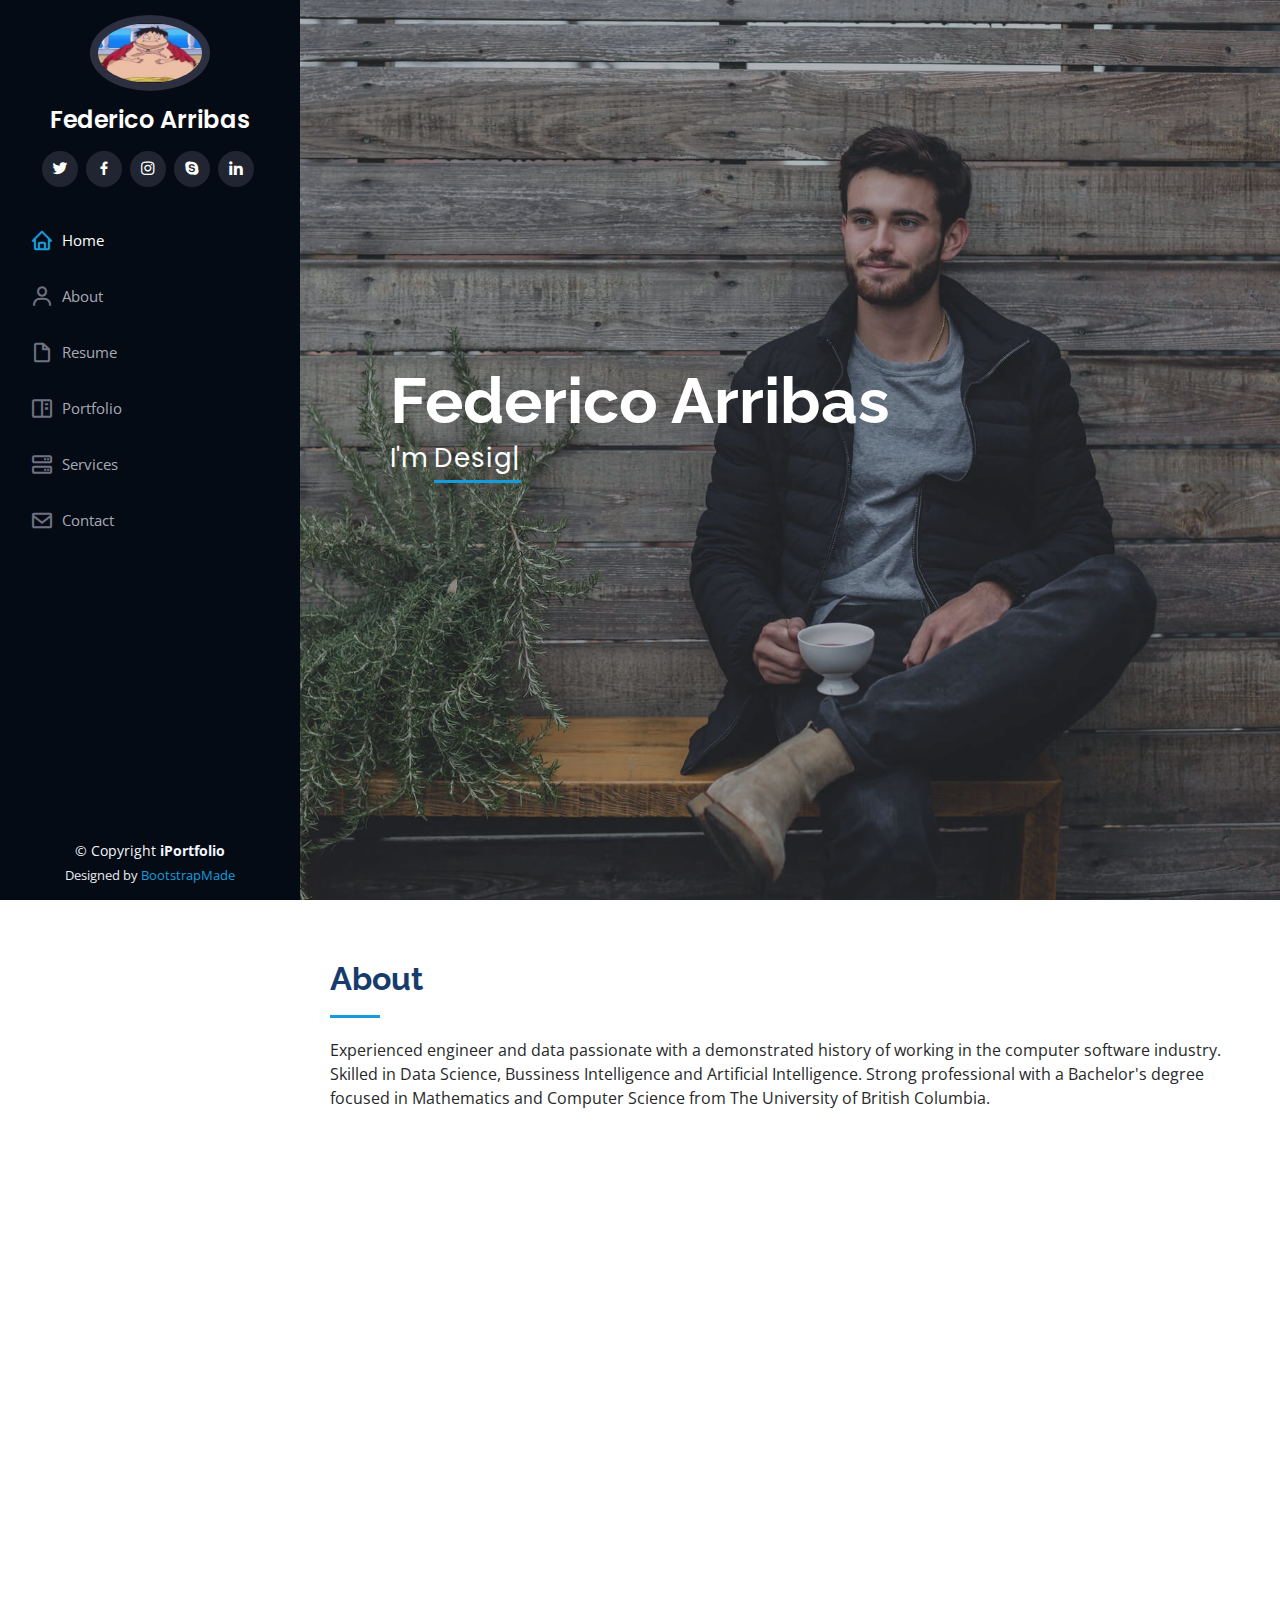
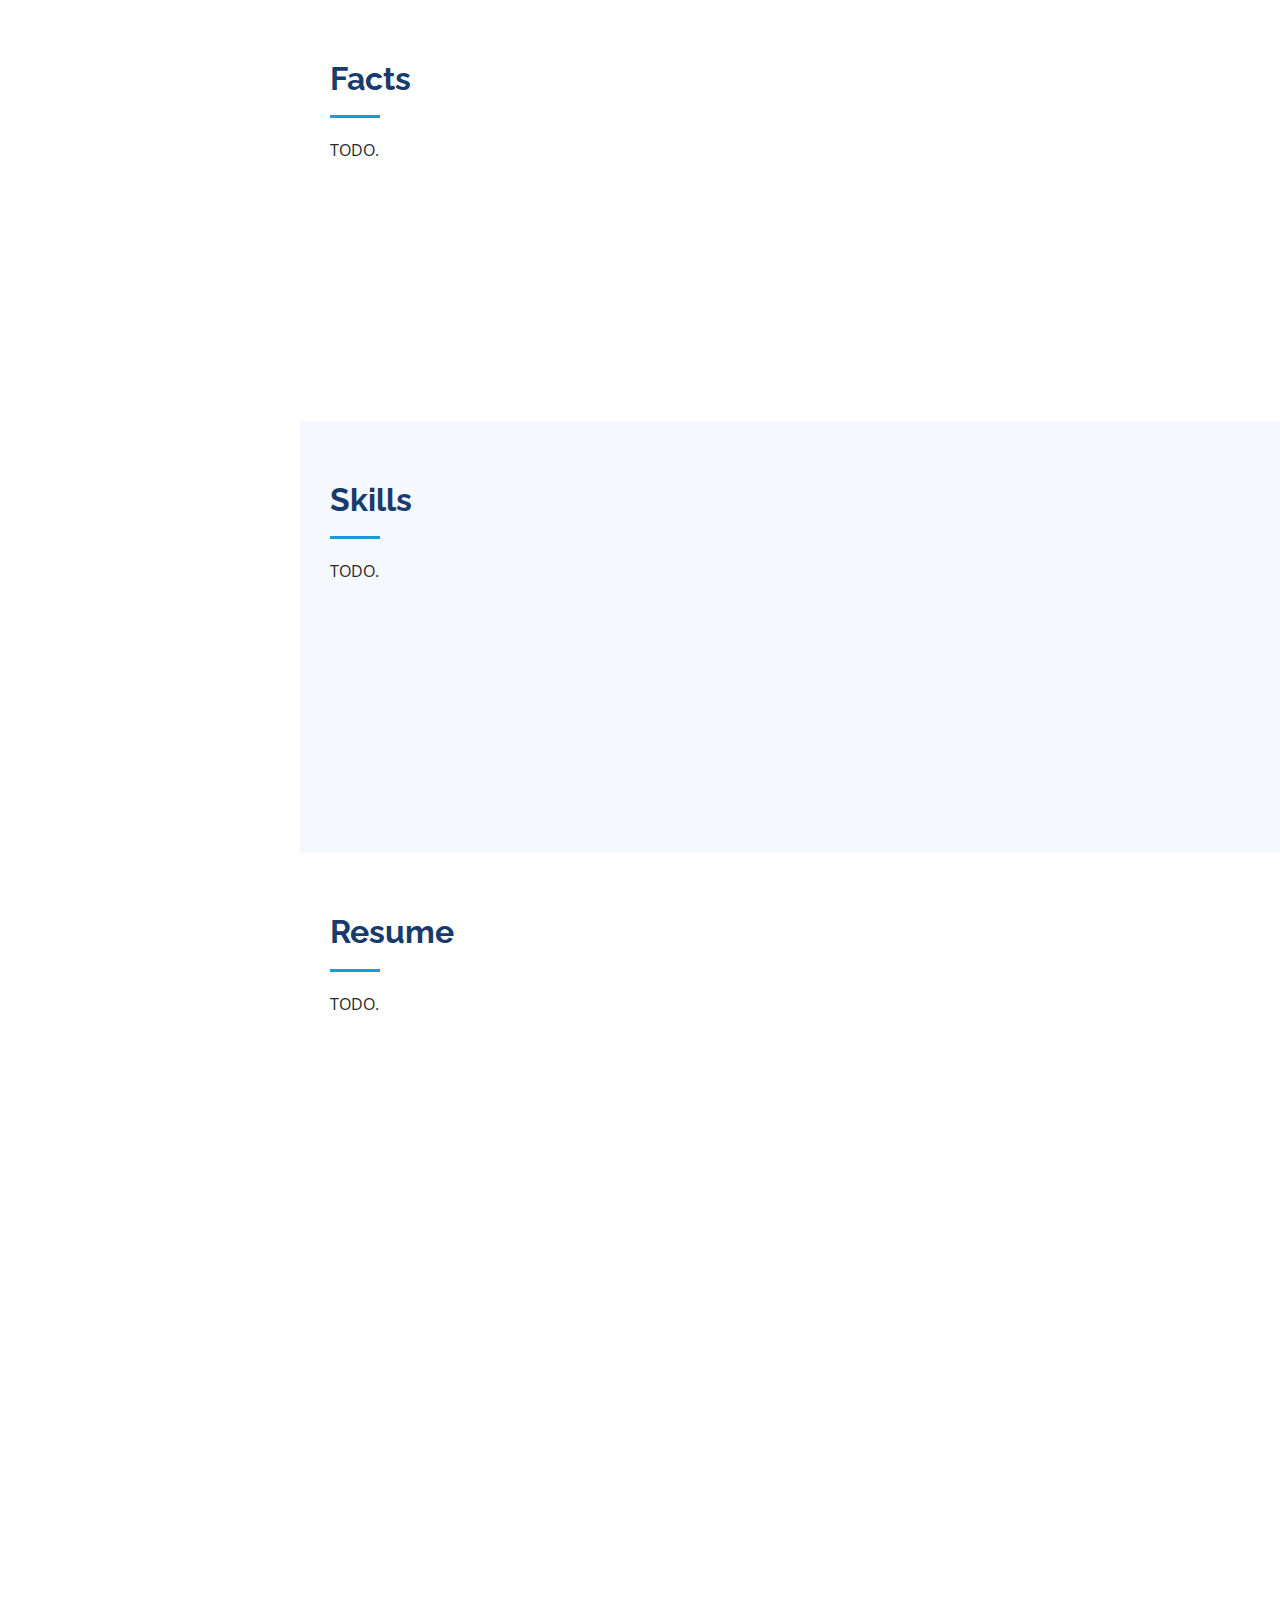
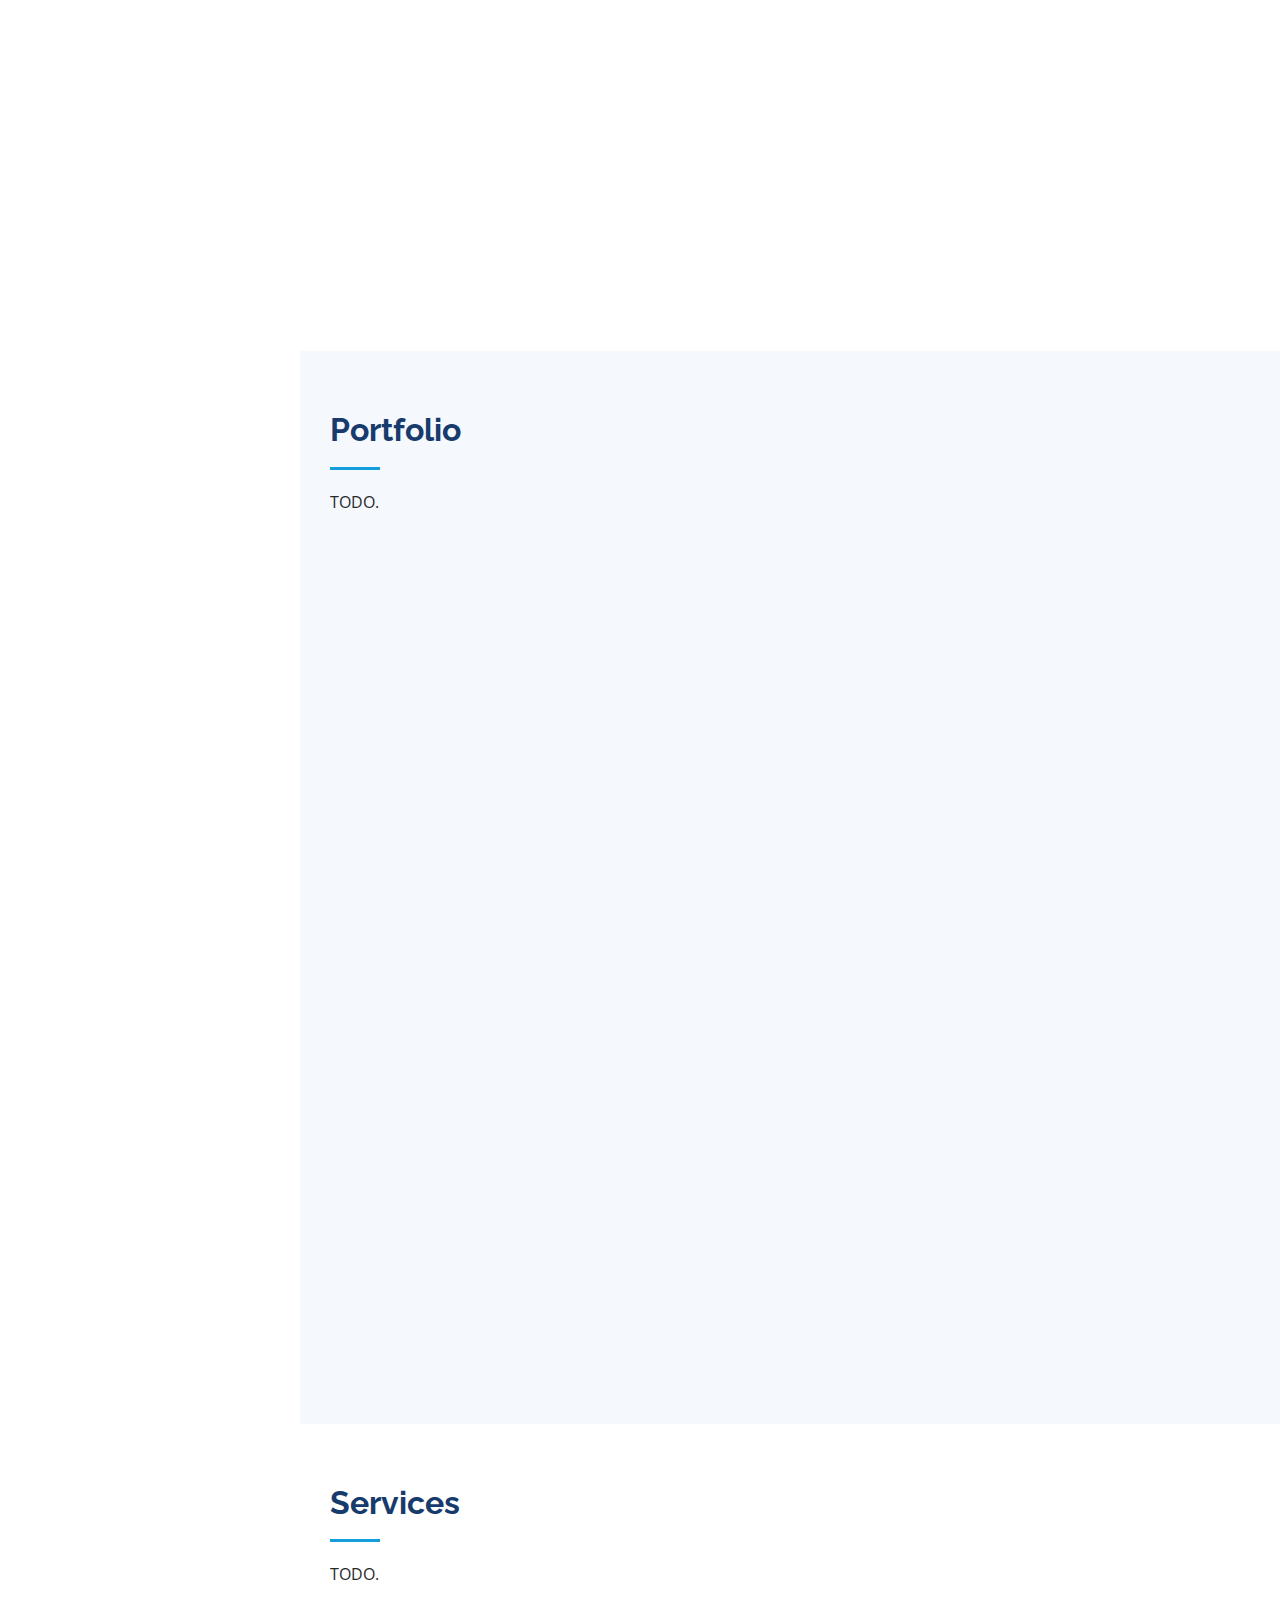
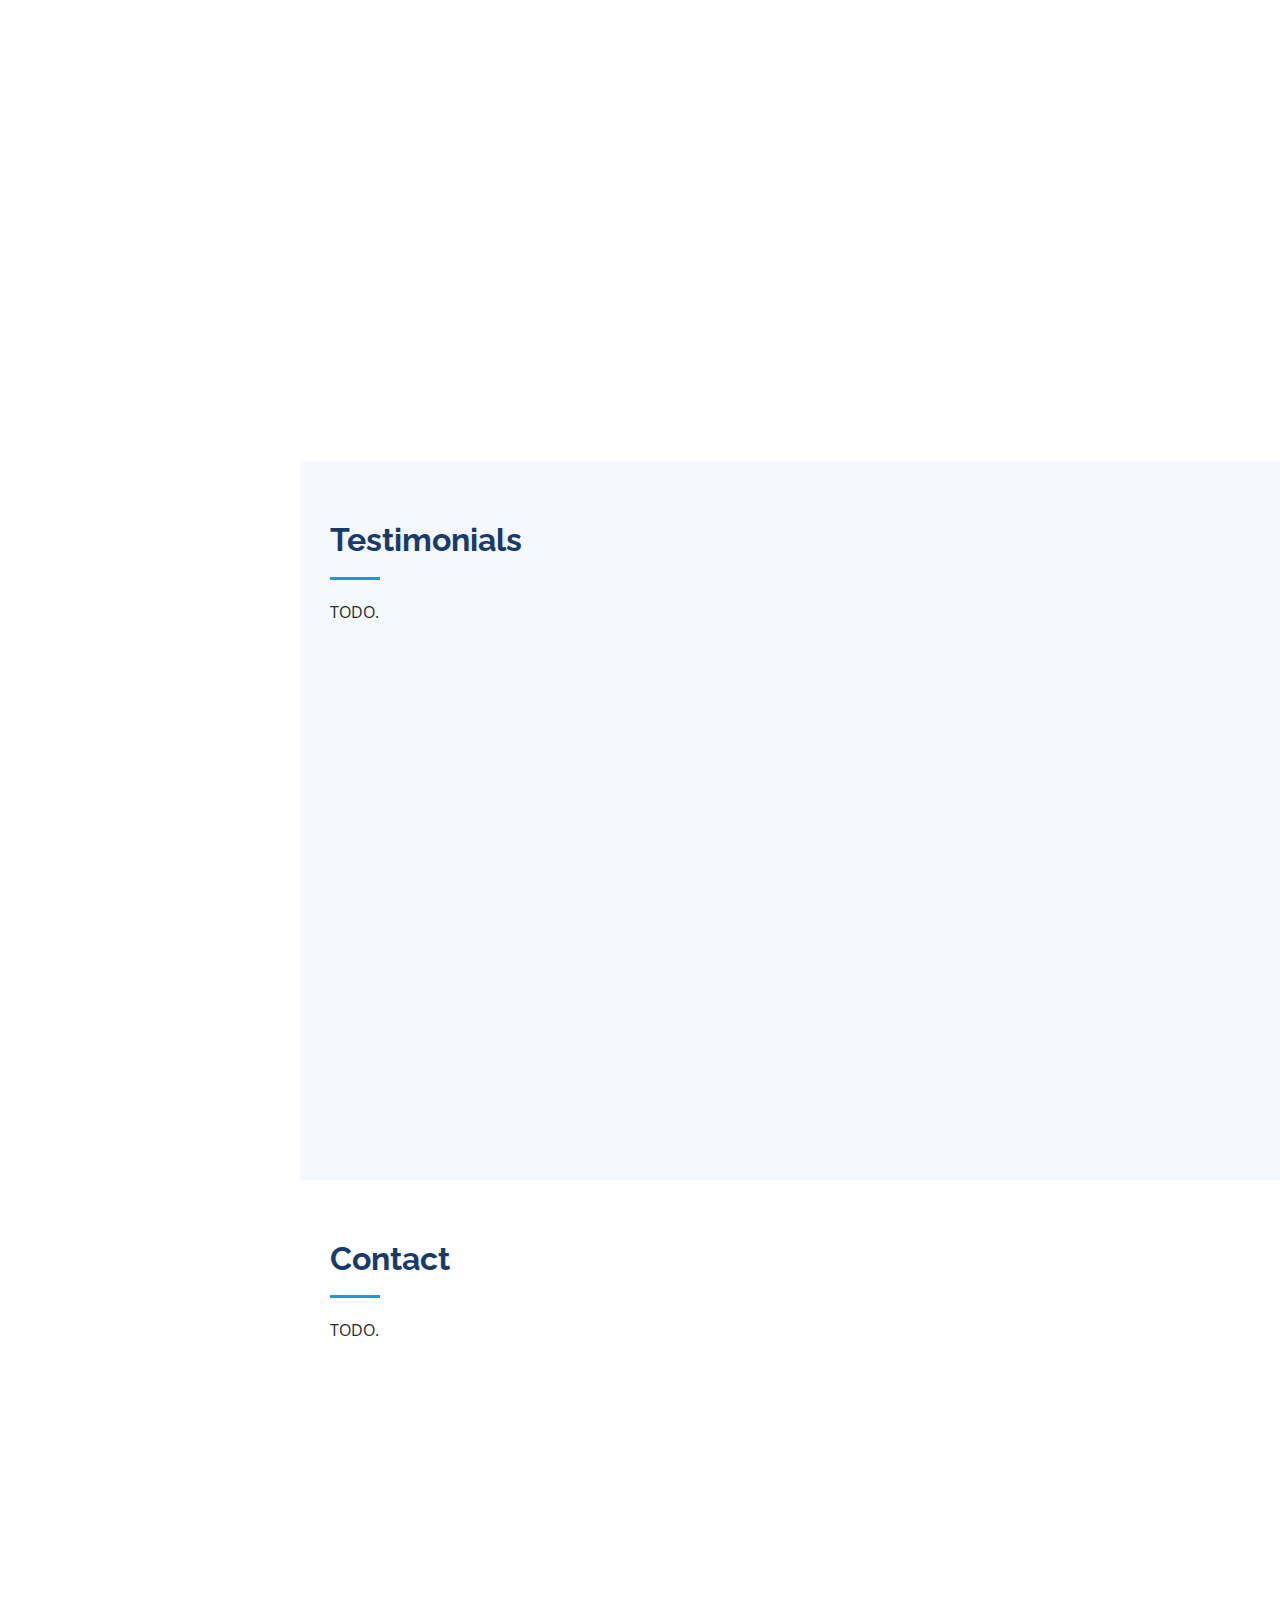
==== index.html @ 198bdda8 "Portfolio files" ====
<!DOCTYPE html>
<html lang="en">

<head>
  <meta charset="utf-8">
  <meta content="width=device-width, initial-scale=1.0" name="viewport">

  <title>Federico Arribas</title>
  <meta content="" name="description">
  <meta content="" name="keywords">

  <!-- Favicons -->
  <link href="assets/img/favicon.png" rel="icon">
  <link href="assets/img/apple-touch-icon.png" rel="apple-touch-icon">

  <!-- Google Fonts -->
  <link href="https://fonts.googleapis.com/css?family=Open+Sans:300,300i,400,400i,600,600i,700,700i|Raleway:300,300i,400,400i,500,500i,600,600i,700,700i|Poppins:300,300i,400,400i,500,500i,600,600i,700,700i" rel="stylesheet">

  <!-- Vendor CSS Files -->
  <link href="assets/vendor/aos/aos.css" rel="stylesheet">
  <link href="assets/vendor/bootstrap/css/bootstrap.min.css" rel="stylesheet">
  <link href="assets/vendor/bootstrap-icons/bootstrap-icons.css" rel="stylesheet">
  <link href="assets/vendor/boxicons/css/boxicons.min.css" rel="stylesheet">
  <link href="assets/vendor/glightbox/css/glightbox.min.css" rel="stylesheet">
  <link href="assets/vendor/swiper/swiper-bundle.min.css" rel="stylesheet">
  
  <!-- Template Main CSS File -->
  <link href="assets/css/style.css" rel="stylesheet">
  <!-- =======================================================
  * Template Name: iPortfolio
  * Updated: Sep 18 2023 with Bootstrap v5.3.2
  * Template URL: https://bootstrapmade.com/iportfolio-bootstrap-portfolio-websites-template/
  * Author: BootstrapMade.com
  * License: https://bootstrapmade.com/license/
  ======================================================== -->
</head>

<body>

  <!-- ======= Mobile nav toggle button ======= -->
  <i class="bi bi-list mobile-nav-toggle d-xl-none"></i>

  <!-- ======= Header ======= -->
  <header id="header">
    <div class="d-flex flex-column">

      <div class="profile">
        <img src="assets/img/portfolio/fat-luffy.jpg" alt="" class="img-fluid rounded-circle">
        <h1 class="text-light"><a href="index.html">Federico Arribas</a></h1>
        <div class="social-links mt-3 text-center">
          <a href="#" class="twitter"><i class="bx bxl-twitter"></i></a>
          <a href="#" class="facebook"><i class="bx bxl-facebook"></i></a>
          <a href="#" class="instagram"><i class="bx bxl-instagram"></i></a>
          <a href="#" class="google-plus"><i class="bx bxl-skype"></i></a>
          <a href="#" class="linkedin"><i class="bx bxl-linkedin"></i></a>
        </div>
      </div>

      <nav id="navbar" class="nav-menu navbar">
        <ul>
          <li><a href="#hero" class="nav-link scrollto active"><i class="bx bx-home"></i> <span>Home</span></a></li>
          <li><a href="#about" class="nav-link scrollto"><i class="bx bx-user"></i> <span>About</span></a></li>
          <li><a href="#resume" class="nav-link scrollto"><i class="bx bx-file-blank"></i> <span>Resume</span></a></li>
          <li><a href="#portfolio" class="nav-link scrollto"><i class="bx bx-book-content"></i> <span>Portfolio</span></a></li>
          <li><a href="#services" class="nav-link scrollto"><i class="bx bx-server"></i> <span>Services</span></a></li>
          <li><a href="#contact" class="nav-link scrollto"><i class="bx bx-envelope"></i> <span>Contact</span></a></li>
        </ul>
      </nav><!-- .nav-menu -->
    </div>
  </header><!-- End Header -->

  <!-- ======= Hero Section ======= -->
  <section id="hero" class="d-flex flex-column justify-content-center align-items-center">
    <div class="hero-container" data-aos="fade-in">
      <h1>Federico Arribas</h1>
      <p>I'm <span class="typed" data-typed-items="Designer, Developer, Freelancer, Photographer"></span></p>
    </div>
  </section><!-- End Hero -->

  <main id="main">

    <!-- ======= About Section ======= -->
    <section id="about" class="about">
      <div class="container">

        <div class="section-title">
          <h2>About</h2>
          <p>Experienced engineer and data passionate with a demonstrated history of working in the computer software industry. Skilled in Data Science, Bussiness Intelligence and Artificial Intelligence. Strong professional with a Bachelor's degree focused in Mathematics and Computer Science from The University of British Columbia.</p>
        </div>

        <div class="row">
          <div class="col-lg-4" data-aos="fade-right">
            <img src="assets/img/profile-img.jpg" class="img-fluid" alt="">
          </div>
          <div class="col-lg-8 pt-4 pt-lg-0 content" data-aos="fade-left">
            <h3>UI/UX Designer &amp; Web Developer.</h3>
            <p class="fst-italic">
              Lorem ipsum dolor sit amet, consectetur adipiscing elit, sed do eiusmod tempor incididunt ut labore et dolore
              magna aliqua.
            </p>
            <div class="row">
              <div class="col-lg-6">
                <ul>
                  <li><i class="bi bi-chevron-right"></i> <strong>Birthday:</strong> <span>1 May 1995</span></li>
                  <li><i class="bi bi-chevron-right"></i> <strong>Website:</strong> <span>www.example.com</span></li>
                  <li><i class="bi bi-chevron-right"></i> <strong>Phone:</strong> <span>+123 456 7890</span></li>
                  <li><i class="bi bi-chevron-right"></i> <strong>City:</strong> <span>New York, USA</span></li>
                </ul>
              </div>
              <div class="col-lg-6">
                <ul>
                  <li><i class="bi bi-chevron-right"></i> <strong>Age:</strong> <span>30</span></li>
                  <li><i class="bi bi-chevron-right"></i> <strong>Degree:</strong> <span>Master</span></li>
                  <li><i class="bi bi-chevron-right"></i> <strong>PhEmailone:</strong> <span>email@example.com</span></li>
                  <li><i class="bi bi-chevron-right"></i> <strong>Freelance:</strong> <span>Available</span></li>
                </ul>
              </div>
            </div>
            <p>
              Officiis eligendi itaque labore et dolorum mollitia officiis optio vero. Quisquam sunt adipisci omnis et ut. Nulla accusantium dolor incidunt officia tempore. Et eius omnis.
              Cupiditate ut dicta maxime officiis quidem quia. Sed et consectetur qui quia repellendus itaque neque. Aliquid amet quidem ut quaerat cupiditate. Ab et eum qui repellendus omnis culpa magni laudantium dolores.
            </p>
          </div>
        </div>

      </div>
    </section><!-- End About Section -->

    <!-- ======= Facts Section ======= -->
    <section id="facts" class="facts">
      <div class="container">

        <div class="section-title">
          <h2>Facts</h2>
          <p>TODO.</p>
        </div>

        <div class="row no-gutters">

          <div class="col-lg-3 col-md-6 d-md-flex align-items-md-stretch" data-aos="fade-up">
            <div class="count-box">
              <i class="bi bi-emoji-smile"></i>
              <span data-purecounter-start="0" data-purecounter-end="232" data-purecounter-duration="1" class="purecounter"></span>
              <p><strong>Happy Clients</strong> consequuntur quae</p>
            </div>
          </div>

          <div class="col-lg-3 col-md-6 d-md-flex align-items-md-stretch" data-aos="fade-up" data-aos-delay="100">
            <div class="count-box">
              <i class="bi bi-journal-richtext"></i>
              <span data-purecounter-start="0" data-purecounter-end="521" data-purecounter-duration="1" class="purecounter"></span>
              <p><strong>Projects</strong> adipisci atque cum quia aut</p>
            </div>
          </div>

          <div class="col-lg-3 col-md-6 d-md-flex align-items-md-stretch" data-aos="fade-up" data-aos-delay="200">
            <div class="count-box">
              <i class="bi bi-headset"></i>
              <span data-purecounter-start="0" data-purecounter-end="1453" data-purecounter-duration="1" class="purecounter"></span>
              <p><strong>Hours Of Support</strong> aut commodi quaerat</p>
            </div>
          </div>

          <div class="col-lg-3 col-md-6 d-md-flex align-items-md-stretch" data-aos="fade-up" data-aos-delay="300">
            <div class="count-box">
              <i class="bi bi-people"></i>
              <span data-purecounter-start="0" data-purecounter-end="32" data-purecounter-duration="1" class="purecounter"></span>
              <p><strong>Hard Workers</strong> rerum asperiores dolor</p>
            </div>
          </div>

        </div>

      </div>
    </section><!-- End Facts Section -->

    <!-- ======= Skills Section ======= -->
    <section id="skills" class="skills section-bg">
      <div class="container">

        <div class="section-title">
          <h2>Skills</h2>
          <p>TODO.</p>
        </div>

        <div class="row skills-content">

          <div class="col-lg-6" data-aos="fade-up">

            <div class="progress">
              <span class="skill">HTML <i class="val">100%</i></span>
              <div class="progress-bar-wrap">
                <div class="progress-bar" role="progressbar" aria-valuenow="100" aria-valuemin="0" aria-valuemax="100"></div>
              </div>
            </div>

            <div class="progress">
              <span class="skill">CSS <i class="val">90%</i></span>
              <div class="progress-bar-wrap">
                <div class="progress-bar" role="progressbar" aria-valuenow="90" aria-valuemin="0" aria-valuemax="100"></div>
              </div>
            </div>

            <div class="progress">
              <span class="skill">JavaScript <i class="val">75%</i></span>
              <div class="progress-bar-wrap">
                <div class="progress-bar" role="progressbar" aria-valuenow="75" aria-valuemin="0" aria-valuemax="100"></div>
              </div>
            </div>

          </div>

          <div class="col-lg-6" data-aos="fade-up" data-aos-delay="100">

            <div class="progress">
              <span class="skill">PHP <i class="val">80%</i></span>
              <div class="progress-bar-wrap">
                <div class="progress-bar" role="progressbar" aria-valuenow="80" aria-valuemin="0" aria-valuemax="100"></div>
              </div>
            </div>

            <div class="progress">
              <span class="skill">WordPress/CMS <i class="val">90%</i></span>
              <div class="progress-bar-wrap">
                <div class="progress-bar" role="progressbar" aria-valuenow="90" aria-valuemin="0" aria-valuemax="100"></div>
              </div>
            </div>

            <div class="progress">
              <span class="skill">Photoshop <i class="val">55%</i></span>
              <div class="progress-bar-wrap">
                <div class="progress-bar" role="progressbar" aria-valuenow="55" aria-valuemin="0" aria-valuemax="100"></div>
              </div>
            </div>

          </div>

        </div>

      </div>
    </section><!-- End Skills Section -->

    <!-- ======= Resume Section ======= -->
    <section id="resume" class="resume">
      <div class="container">

        <div class="section-title">
          <h2>Resume</h2>
          <p>TODO.</p>
        </div>

        <div class="row">
          <div class="col-lg-6" data-aos="fade-up">
            <h3 class="resume-title">Sumary</h3>
            <div class="resume-item pb-0">
              <h4>Alex Smith</h4>
              <p><em>Innovative and deadline-driven Graphic Designer with 3+ years of experience designing and developing user-centered digital/print marketing material from initial concept to final, polished deliverable.</em></p>
              <ul>
                <li>Portland par 127,Orlando, FL</li>
                <li>(123) 456-7891</li>
                <li>alice.barkley@example.com</li>
              </ul>
            </div>

            <h3 class="resume-title">Education</h3>
            <div class="resume-item">
              <h4>Master of Fine Arts &amp; Graphic Design</h4>
              <h5>2015 - 2016</h5>
              <p><em>Rochester Institute of Technology, Rochester, NY</em></p>
              <p>Qui deserunt veniam. Et sed aliquam labore tempore sed quisquam iusto autem sit. Ea vero voluptatum qui ut dignissimos deleniti nerada porti sand markend</p>
            </div>
            <div class="resume-item">
              <h4>Bachelor of Fine Arts &amp; Graphic Design</h4>
              <h5>2010 - 2014</h5>
              <p><em>Rochester Institute of Technology, Rochester, NY</em></p>
              <p>Quia nobis sequi est occaecati aut. Repudiandae et iusto quae reiciendis et quis Eius vel ratione eius unde vitae rerum voluptates asperiores voluptatem Earum molestiae consequatur neque etlon sader mart dila</p>
            </div>
          </div>
          <div class="col-lg-6" data-aos="fade-up" data-aos-delay="100">
            <h3 class="resume-title">Professional Experience</h3>
            <div class="resume-item">
              <h4>Senior graphic design specialist</h4>
              <h5>2019 - Present</h5>
              <p><em>Experion, New York, NY </em></p>
              <ul>
                <li>Lead in the design, development, and implementation of the graphic, layout, and production communication materials</li>
                <li>Delegate tasks to the 7 members of the design team and provide counsel on all aspects of the project. </li>
                <li>Supervise the assessment of all graphic materials in order to ensure quality and accuracy of the design</li>
                <li>Oversee the efficient use of production project budgets ranging from $2,000 - $25,000</li>
              </ul>
            </div>
            <div class="resume-item">
              <h4>Graphic design specialist</h4>
              <h5>2017 - 2018</h5>
              <p><em>Stepping Stone Advertising, New York, NY</em></p>
              <ul>
                <li>Developed numerous marketing programs (logos, brochures,infographics, presentations, and advertisements).</li>
                <li>Managed up to 5 projects or tasks at a given time while under pressure</li>
                <li>Recommended and consulted with clients on the most appropriate graphic design</li>
                <li>Created 4+ design presentations and proposals a month for clients and account managers</li>
              </ul>
            </div>
          </div>
        </div>

      </div>
    </section><!-- End Resume Section -->

    <!-- ======= Portfolio Section ======= -->
    <section id="portfolio" class="portfolio section-bg">
      <div class="container">

        <div class="section-title">
          <h2>Portfolio</h2>
          <p>TODO.</p>
        </div>

        <div class="row" data-aos="fade-up">
          <div class="col-lg-12 d-flex justify-content-center">
            <ul id="portfolio-flters">
              <li data-filter="*" class="filter-active">All</li>
              <li data-filter=".filter-app">App</li>
              <li data-filter=".filter-card">Card</li>
              <li data-filter=".filter-web">Web</li>
            </ul>
          </div>
        </div>

        <div class="row portfolio-container" data-aos="fade-up" data-aos-delay="100">

          <div class="col-lg-4 col-md-6 portfolio-item filter-app">
            <div class="portfolio-wrap">
              <img src="assets/img/portfolio/portfolio-1.jpg" class="img-fluid" alt="">
              <div class="portfolio-links">
                <a href="assets/img/portfolio/portfolio-1.jpg" data-gallery="portfolioGallery" class="portfolio-lightbox" title="App 1"><i class="bx bx-plus"></i></a>
                <a href="portfolio-details.html" title="More Details"><i class="bx bx-link"></i></a>
              </div>
            </div>
          </div>

          <div class="col-lg-4 col-md-6 portfolio-item filter-web">
            <div class="portfolio-wrap">
              <img src="assets/img/portfolio/portfolio-2.jpg" class="img-fluid" alt="">
              <div class="portfolio-links">
                <a href="assets/img/portfolio/portfolio-2.jpg" data-gallery="portfolioGallery" class="portfolio-lightbox" title="Web 3"><i class="bx bx-plus"></i></a>
                <a href="portfolio-details.html" title="More Details"><i class="bx bx-link"></i></a>
              </div>
            </div>
          </div>

          <div class="col-lg-4 col-md-6 portfolio-item filter-app">
            <div class="portfolio-wrap">
              <img src="assets/img/portfolio/portfolio-3.jpg" class="img-fluid" alt="">
              <div class="portfolio-links">
                <a href="assets/img/portfolio/portfolio-3.jpg" data-gallery="portfolioGallery" class="portfolio-lightbox" title="App 2"><i class="bx bx-plus"></i></a>
                <a href="portfolio-details.html" title="More Details"><i class="bx bx-link"></i></a>
              </div>
            </div>
          </div>

          <div class="col-lg-4 col-md-6 portfolio-item filter-card">
            <div class="portfolio-wrap">
              <img src="assets/img/portfolio/portfolio-4.jpg" class="img-fluid" alt="">
              <div class="portfolio-links">
                <a href="assets/img/portfolio/portfolio-4.jpg" data-gallery="portfolioGallery" class="portfolio-lightbox" title="Card 2"><i class="bx bx-plus"></i></a>
                <a href="portfolio-details.html" title="More Details"><i class="bx bx-link"></i></a>
              </div>
            </div>
          </div>

          <div class="col-lg-4 col-md-6 portfolio-item filter-web">
            <div class="portfolio-wrap">
              <img src="assets/img/portfolio/portfolio-5.jpg" class="img-fluid" alt="">
              <div class="portfolio-links">
                <a href="assets/img/portfolio/portfolio-5.jpg" data-gallery="portfolioGallery" class="portfolio-lightbox" title="Web 2"><i class="bx bx-plus"></i></a>
                <a href="portfolio-details.html" title="More Details"><i class="bx bx-link"></i></a>
              </div>
            </div>
          </div>

          <div class="col-lg-4 col-md-6 portfolio-item filter-app">
            <div class="portfolio-wrap">
              <img src="assets/img/portfolio/portfolio-6.jpg" class="img-fluid" alt="">
              <div class="portfolio-links">
                <a href="assets/img/portfolio/portfolio-6.jpg" data-gallery="portfolioGallery" class="portfolio-lightbox" title="App 3"><i class="bx bx-plus"></i></a>
                <a href="portfolio-details.html" title="More Details"><i class="bx bx-link"></i></a>
              </div>
            </div>
          </div>

          <div class="col-lg-4 col-md-6 portfolio-item filter-card">
            <div class="portfolio-wrap">
              <img src="assets/img/portfolio/portfolio-7.jpg" class="img-fluid" alt="">
              <div class="portfolio-links">
                <a href="assets/img/portfolio/portfolio-7.jpg" data-gallery="portfolioGallery" class="portfolio-lightbox" title="Card 1"><i class="bx bx-plus"></i></a>
                <a href="portfolio-details.html" title="More Details"><i class="bx bx-link"></i></a>
              </div>
            </div>
          </div>

          <div class="col-lg-4 col-md-6 portfolio-item filter-card">
            <div class="portfolio-wrap">
              <img src="assets/img/portfolio/portfolio-8.jpg" class="img-fluid" alt="">
              <div class="portfolio-links">
                <a href="assets/img/portfolio/portfolio-8.jpg" data-gallery="portfolioGallery" class="portfolio-lightbox" title="Card 3"><i class="bx bx-plus"></i></a>
                <a href="portfolio-details.html" title="More Details"><i class="bx bx-link"></i></a>
              </div>
            </div>
          </div>

          <div class="col-lg-4 col-md-6 portfolio-item filter-web">
            <div class="portfolio-wrap">
              <img src="assets/img/portfolio/portfolio-9.jpg" class="img-fluid" alt="">
              <div class="portfolio-links">
                <a href="assets/img/portfolio/portfolio-9.jpg" data-gallery="portfolioGallery" class="portfolio-lightbox" title="Web 3"><i class="bx bx-plus"></i></a>
                <a href="portfolio-details.html" title="More Details"><i class="bx bx-link"></i></a>
              </div>
            </div>
          </div>

        </div>

      </div>
    </section><!-- End Portfolio Section -->

    <!-- ======= Services Section ======= -->
    <section id="services" class="services">
      <div class="container">

        <div class="section-title">
          <h2>Services</h2>
          <p>TODO.</p>
        </div>

        <div class="row">
          <div class="col-lg-4 col-md-6 icon-box" data-aos="fade-up">
            <div class="icon"><i class="bi bi-briefcase"></i></div>
            <h4 class="title"><a href="">Lorem Ipsum</a></h4>
            <p class="description">Voluptatum deleniti atque corrupti quos dolores et quas molestias excepturi sint occaecati cupiditate non provident</p>
          </div>
          <div class="col-lg-4 col-md-6 icon-box" data-aos="fade-up" data-aos-delay="100">
            <div class="icon"><i class="bi bi-card-checklist"></i></div>
            <h4 class="title"><a href="">Dolor Sitema</a></h4>
            <p class="description">Minim veniam, quis nostrud exercitation ullamco laboris nisi ut aliquip ex ea commodo consequat tarad limino ata</p>
          </div>
          <div class="col-lg-4 col-md-6 icon-box" data-aos="fade-up" data-aos-delay="200">
            <div class="icon"><i class="bi bi-bar-chart"></i></div>
            <h4 class="title"><a href="">Sed ut perspiciatis</a></h4>
            <p class="description">Duis aute irure dolor in reprehenderit in voluptate velit esse cillum dolore eu fugiat nulla pariatur</p>
          </div>
          <div class="col-lg-4 col-md-6 icon-box" data-aos="fade-up" data-aos-delay="300">
            <div class="icon"><i class="bi bi-binoculars"></i></div>
            <h4 class="title"><a href="">Magni Dolores</a></h4>
            <p class="description">Excepteur sint occaecat cupidatat non proident, sunt in culpa qui officia deserunt mollit anim id est laborum</p>
          </div>
          <div class="col-lg-4 col-md-6 icon-box" data-aos="fade-up" data-aos-delay="400">
            <div class="icon"><i class="bi bi-brightness-high"></i></div>
            <h4 class="title"><a href="">Nemo Enim</a></h4>
            <p class="description">At vero eos et accusamus et iusto odio dignissimos ducimus qui blanditiis praesentium voluptatum deleniti atque</p>
          </div>
          <div class="col-lg-4 col-md-6 icon-box" data-aos="fade-up" data-aos-delay="500">
            <div class="icon"><i class="bi bi-calendar4-week"></i></div>
            <h4 class="title"><a href="">Eiusmod Tempor</a></h4>
            <p class="description">Et harum quidem rerum facilis est et expedita distinctio. Nam libero tempore, cum soluta nobis est eligendi</p>
          </div>
        </div>

      </div>
    </section><!-- End Services Section -->

    <!-- ======= Testimonials Section ======= -->
    <section id="testimonials" class="testimonials section-bg">
      <div class="container">

        <div class="section-title">
          <h2>Testimonials</h2>
          <p>TODO.</p>
        </div>

        <div class="testimonials-slider swiper" data-aos="fade-up" data-aos-delay="100">
          <div class="swiper-wrapper">

            <div class="swiper-slide">
              <div class="testimonial-item" data-aos="fade-up">
                <p>
                  <i class="bx bxs-quote-alt-left quote-icon-left"></i>
                  Proin iaculis purus consequat sem cure digni ssim donec porttitora entum suscipit rhoncus. Accusantium quam, ultricies eget id, aliquam eget nibh et. Maecen aliquam, risus at semper.
                  <i class="bx bxs-quote-alt-right quote-icon-right"></i>
                </p>
                <img src="assets/img/testimonials/testimonials-1.jpg" class="testimonial-img" alt="">
                <h3>Saul Goodman</h3>
                <h4>Ceo &amp; Founder</h4>
              </div>
            </div><!-- End testimonial item -->

            <div class="swiper-slide">
              <div class="testimonial-item" data-aos="fade-up" data-aos-delay="100">
                <p>
                  <i class="bx bxs-quote-alt-left quote-icon-left"></i>
                  Export tempor illum tamen malis malis eram quae irure esse labore quem cillum quid cillum eram malis quorum velit fore eram velit sunt aliqua noster fugiat irure amet legam anim culpa.
                  <i class="bx bxs-quote-alt-right quote-icon-right"></i>
                </p>
                <img src="assets/img/testimonials/testimonials-2.jpg" class="testimonial-img" alt="">
                <h3>Sara Wilsson</h3>
                <h4>Designer</h4>
              </div>
            </div><!-- End testimonial item -->

            <div class="swiper-slide">
              <div class="testimonial-item" data-aos="fade-up" data-aos-delay="200">
                <p>
                  <i class="bx bxs-quote-alt-left quote-icon-left"></i>
                  Enim nisi quem export duis labore cillum quae magna enim sint quorum nulla quem veniam duis minim tempor labore quem eram duis noster aute amet eram fore quis sint minim.
                  <i class="bx bxs-quote-alt-right quote-icon-right"></i>
                </p>
                <img src="assets/img/testimonials/testimonials-3.jpg" class="testimonial-img" alt="">
                <h3>Jena Karlis</h3>
                <h4>Store Owner</h4>
              </div>
            </div><!-- End testimonial item -->

            <div class="swiper-slide">
              <div class="testimonial-item" data-aos="fade-up" data-aos-delay="300">
                <p>
                  <i class="bx bxs-quote-alt-left quote-icon-left"></i>
                  Fugiat enim eram quae cillum dolore dolor amet nulla culpa multos export minim fugiat minim velit minim dolor enim duis veniam ipsum anim magna sunt elit fore quem dolore labore illum veniam.
                  <i class="bx bxs-quote-alt-right quote-icon-right"></i>
                </p>
                <img src="assets/img/testimonials/testimonials-4.jpg" class="testimonial-img" alt="">
                <h3>Matt Brandon</h3>
                <h4>Freelancer</h4>
              </div>
            </div><!-- End testimonial item -->

            <div class="swiper-slide">
              <div class="testimonial-item" data-aos="fade-up" data-aos-delay="400">
                <p>
                  <i class="bx bxs-quote-alt-left quote-icon-left"></i>
                  Quis quorum aliqua sint quem legam fore sunt eram irure aliqua veniam tempor noster veniam enim culpa labore duis sunt culpa nulla illum cillum fugiat legam esse veniam culpa fore nisi cillum quid.
                  <i class="bx bxs-quote-alt-right quote-icon-right"></i>
                </p>
                <img src="assets/img/testimonials/testimonials-5.jpg" class="testimonial-img" alt="">
                <h3>John Larson</h3>
                <h4>Entrepreneur</h4>
              </div>
            </div><!-- End testimonial item -->

          </div>
          <div class="swiper-pagination"></div>
        </div>

      </div>
    </section><!-- End Testimonials Section -->

    <!-- ======= Contact Section ======= -->
    <section id="contact" class="contact">
      <div class="container">

        <div class="section-title">
          <h2>Contact</h2>
          <p> TODO.</p>
        </div>

        <div class="row" data-aos="fade-in">

          <div class="col-lg-5 d-flex align-items-stretch">
            <div class="info">
              <div class="address">
                <i class="bi bi-geo-alt"></i>
                <h4>Location:</h4>
                <p>Madrid</p>
              </div>

              <div class="email">
                <i class="bi bi-envelope"></i>
                <h4>Email:</h4>
                <p>arribasfederico@gmail.com</p>
              </div>

              <div class="phone">
                <i class="bi bi-phone"></i>
                <h4>Call:</h4>
                <p>+34 680 38 63 28</p>
              </div>

              <iframe src="https://www.google.com/maps/embed?pb=!1m14!1m8!1m3!1d12097.433213460943!2d-74.0062269!3d40.7101282!3m2!1i1024!2i768!4f13.1!3m3!1m2!1s0x0%3A0xb89d1fe6bc499443!2sDowntown+Conference+Center!5e0!3m2!1smk!2sbg!4v1539943755621" frameborder="0" style="border:0; width: 100%; height: 290px;" allowfullscreen></iframe>
            </div>

          </div>

          <div class="col-lg-7 mt-5 mt-lg-0 d-flex align-items-stretch">
            <form action="forms/contact.php" method="post" role="form" class="php-email-form">
              <div class="row">
                <div class="form-group col-md-6">
                  <label for="name">Your Name</label>
                  <input type="text" name="name" class="form-control" id="name" required>
                </div>
                <div class="form-group col-md-6">
                  <label for="name">Your Email</label>
                  <input type="email" class="form-control" name="email" id="email" required>
                </div>
              </div>
              <div class="form-group">
                <label for="name">Subject</label>
                <input type="text" class="form-control" name="subject" id="subject" required>
              </div>
              <div class="form-group">
                <label for="name">Message</label>
                <textarea class="form-control" name="message" rows="10" required></textarea>
              </div>
              <div class="my-3">
                <div class="loading">Loading</div>
                <div class="error-message"></div>
                <div class="sent-message">Your message has been sent. Thank you!</div>
              </div>
              <div class="text-center"><button type="submit">Send Message</button></div>
            </form>
          </div>

        </div>

      </div>
    </section><!-- End Contact Section -->

  </main><!-- End #main -->

  <!-- ======= Footer ======= -->
  <footer id="footer">
    <div class="container">
      <div class="copyright">
        &copy; Copyright <strong><span>iPortfolio</span></strong>
      </div>
      <div class="credits">
        <!-- All the links in the footer should remain intact. -->
        <!-- You can delete the links only if you purchased the pro version. -->
        <!-- Licensing information: https://bootstrapmade.com/license/ -->
        <!-- Purchase the pro version with working PHP/AJAX contact form: https://bootstrapmade.com/iportfolio-bootstrap-portfolio-websites-template/ -->
        Designed by <a href="https://bootstrapmade.com/">BootstrapMade</a>
      </div>
    </div>
  </footer><!-- End  Footer -->

  <a href="#" class="back-to-top d-flex align-items-center justify-content-center"><i class="bi bi-arrow-up-short"></i></a>

  <!-- Vendor JS Files -->
  <script src="assets/vendor/purecounter/purecounter_vanilla.js"></script>
  <script src="assets/vendor/aos/aos.js"></script>
  <script src="assets/vendor/bootstrap/js/bootstrap.bundle.min.js"></script>
  <script src="assets/vendor/glightbox/js/glightbox.min.js"></script>
  <script src="assets/vendor/isotope-layout/isotope.pkgd.min.js"></script>
  <script src="assets/vendor/swiper/swiper-bundle.min.js"></script>
  <script src="assets/vendor/typed.js/typed.umd.js"></script>
  <script src="assets/vendor/waypoints/noframework.waypoints.js"></script>
  <script src="assets/vendor/php-email-form/validate.js"></script>

  <!-- Template Main JS File -->
  <script src="assets/js/main.js"></script>

</body>

</html>
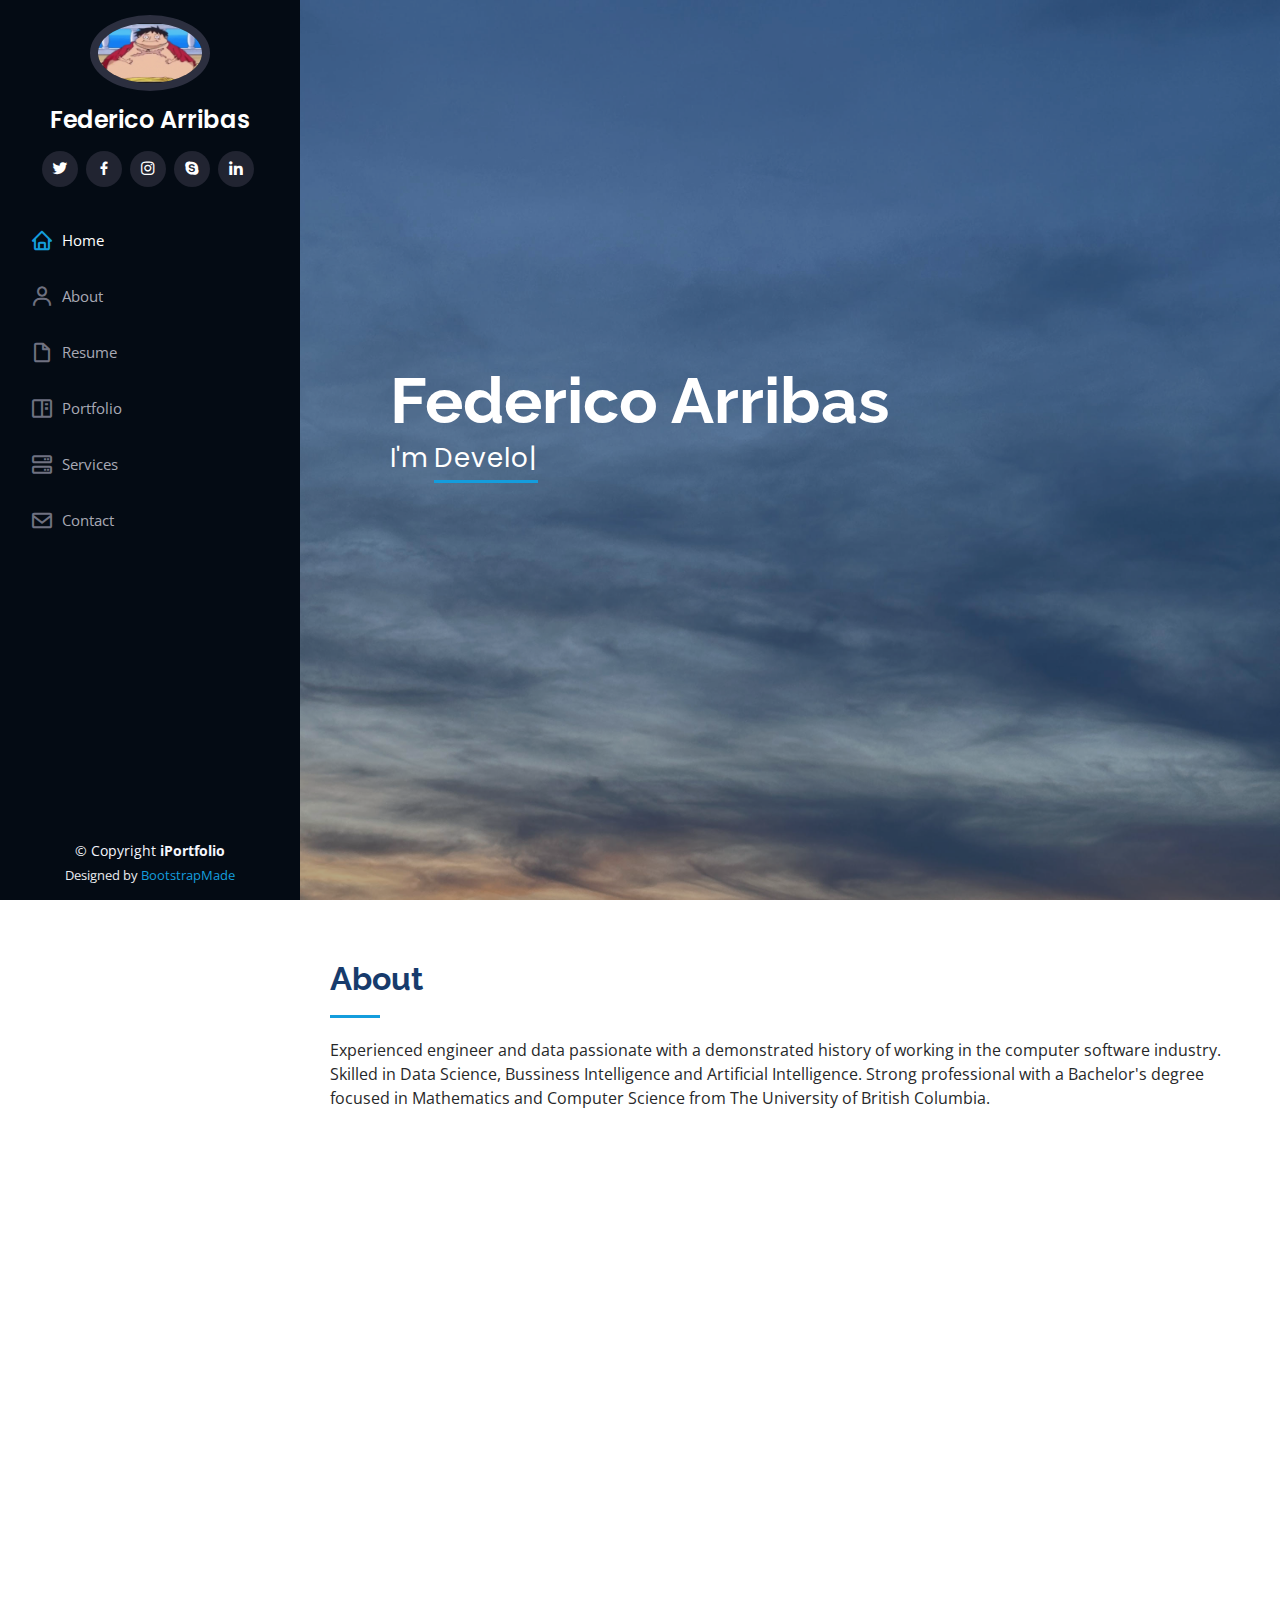
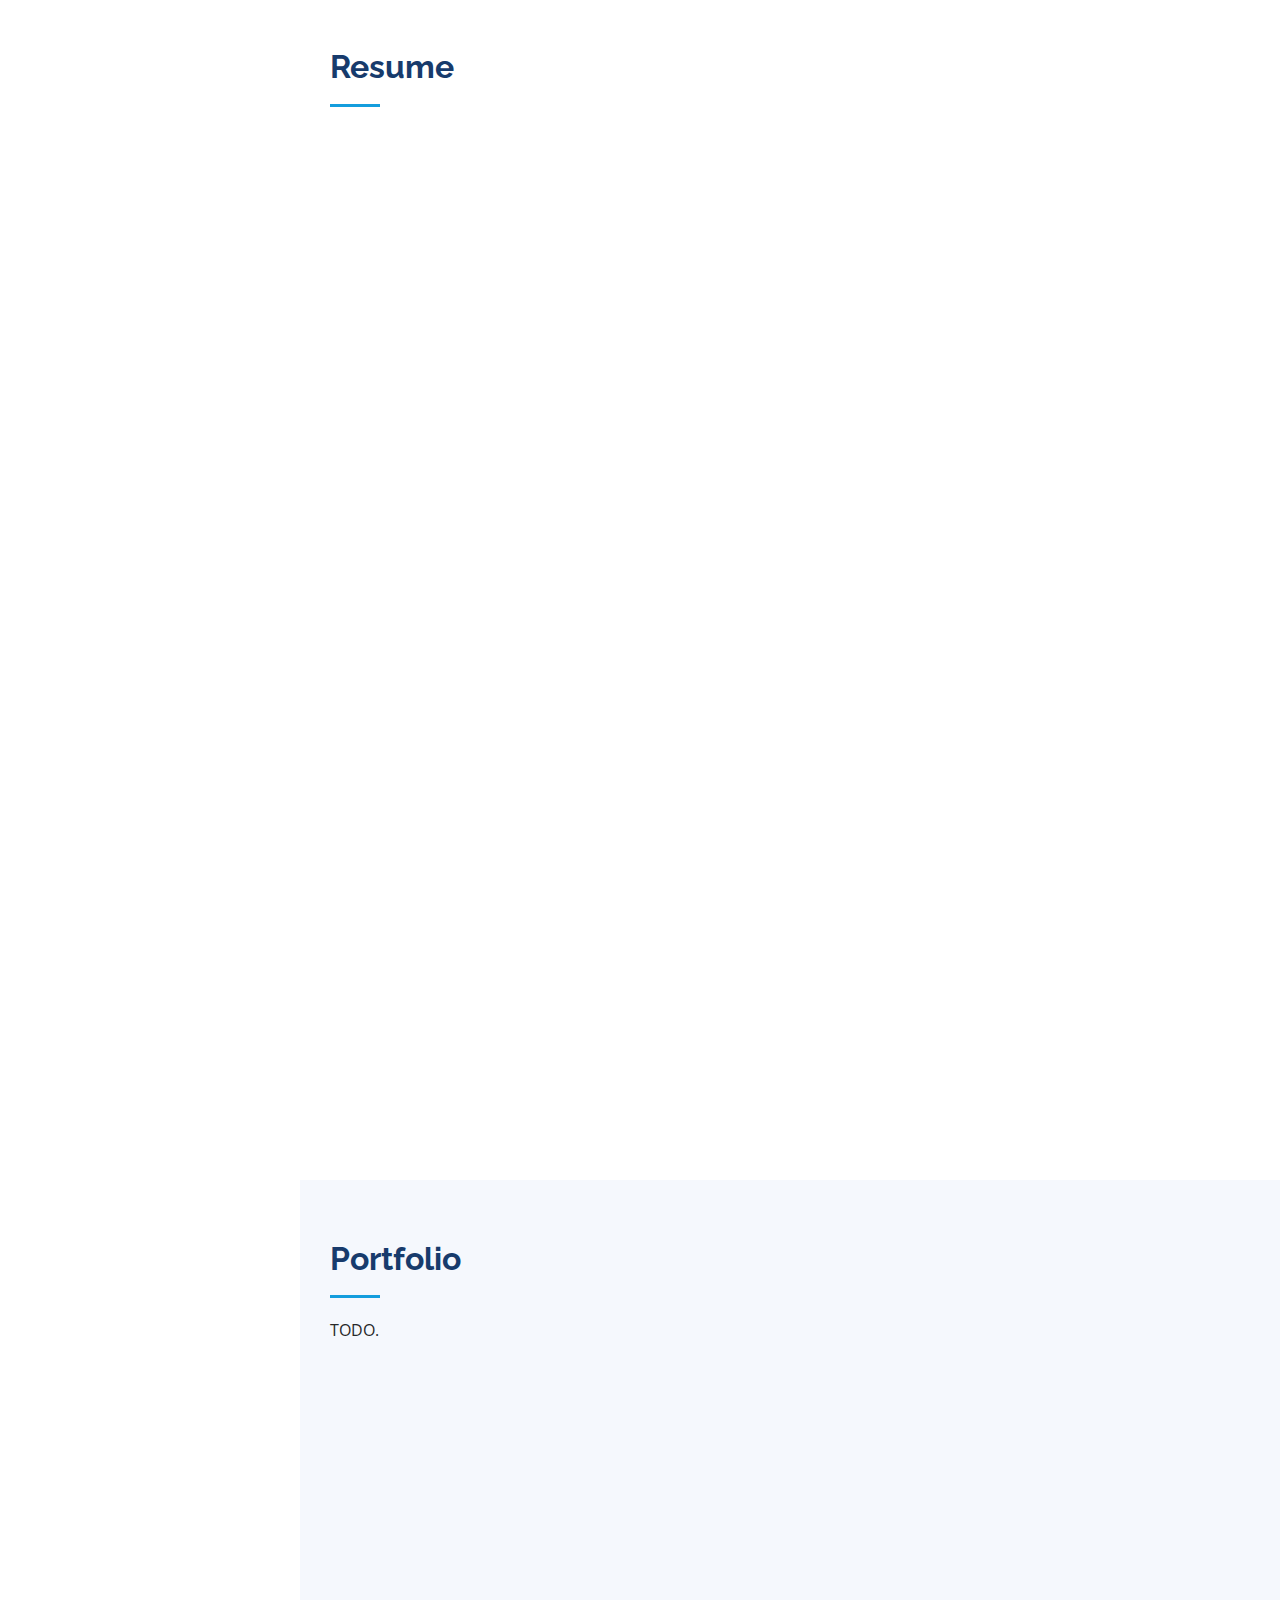
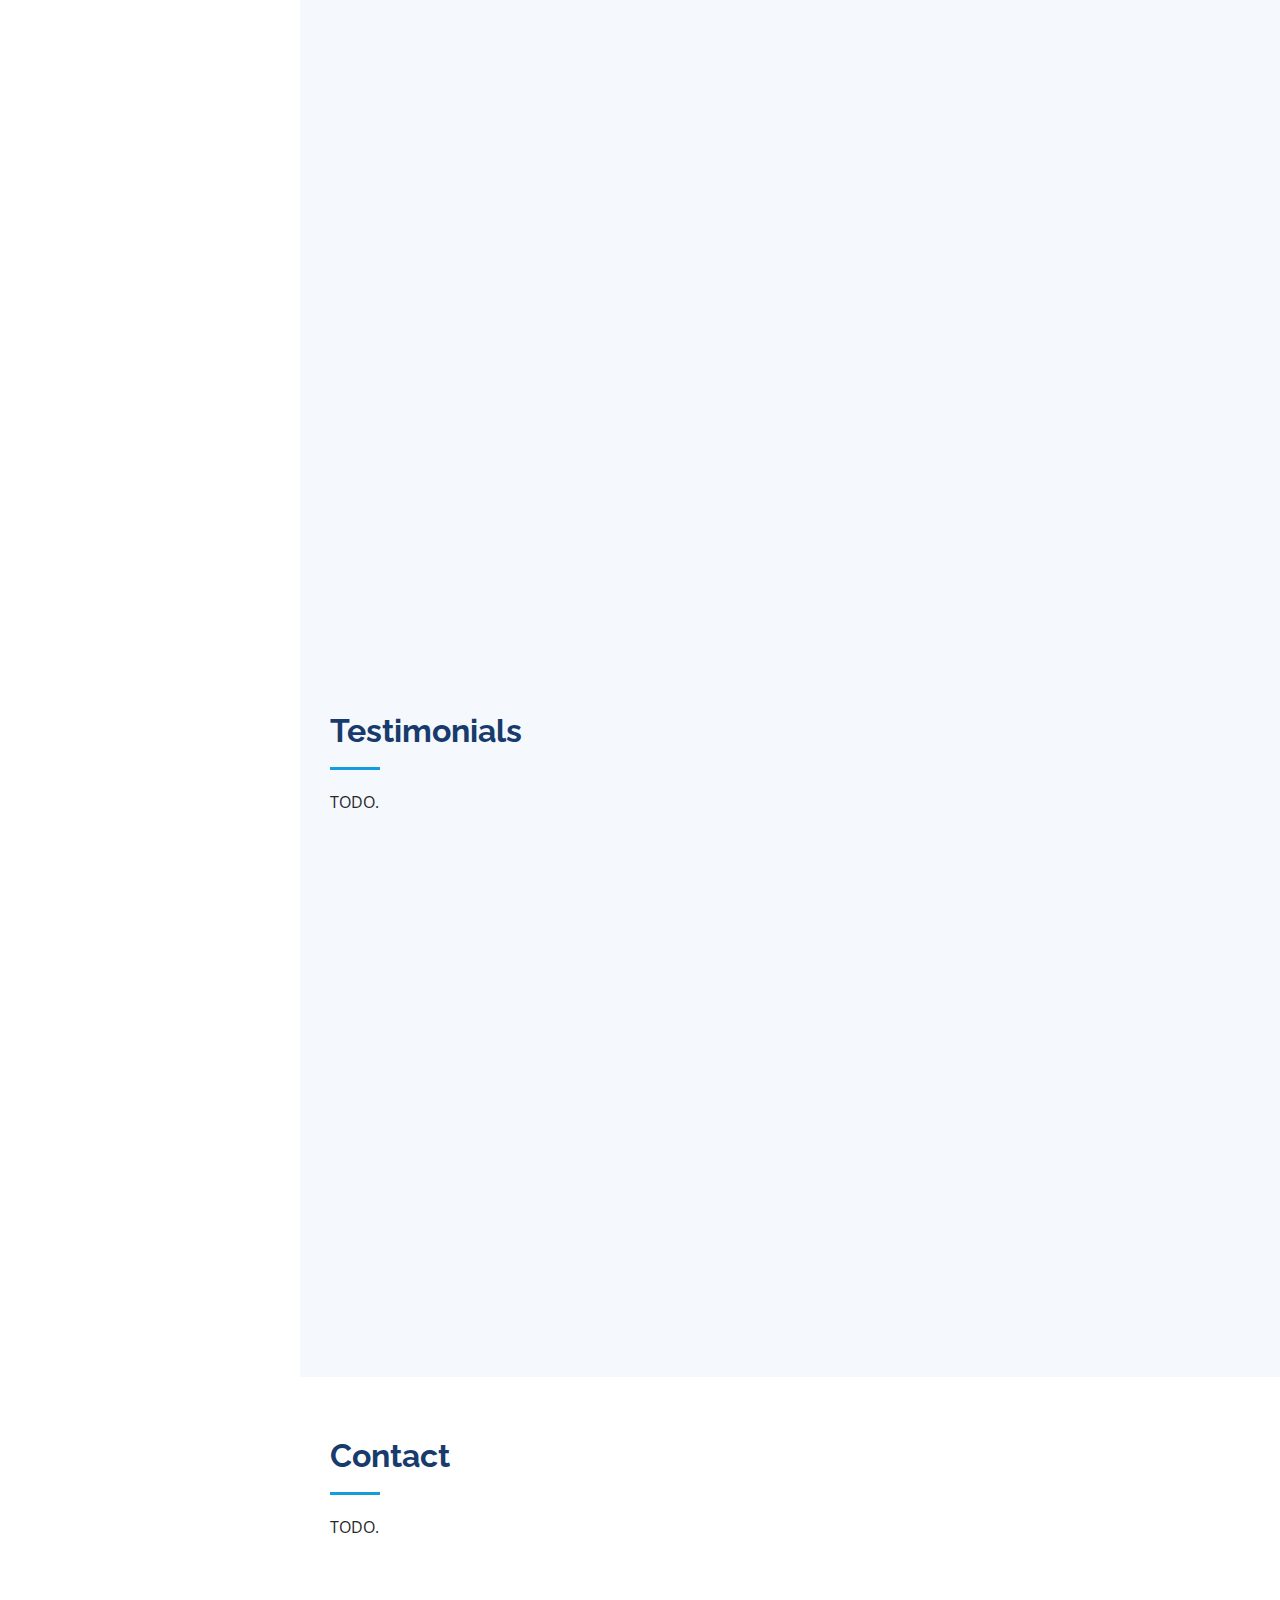
==== commit a958822a: "Cambios de hoy" ====
--- a/index.html
+++ b/index.html
@@ -73,7 +73,7 @@
   <section id="hero" class="d-flex flex-column justify-content-center align-items-center">
     <div class="hero-container" data-aos="fade-in">
       <h1>Federico Arribas</h1>
-      <p>I'm <span class="typed" data-typed-items="Designer, Developer, Freelancer, Photographer"></span></p>
+      <p>I'm <span class="typed" data-typed-items="Developer, Engineer, Math, Your Dad"></span></p>
     </div>
   </section><!-- End Hero -->
 
@@ -93,152 +93,30 @@
             <img src="assets/img/profile-img.jpg" class="img-fluid" alt="">
           </div>
           <div class="col-lg-8 pt-4 pt-lg-0 content" data-aos="fade-left">
-            <h3>UI/UX Designer &amp; Web Developer.</h3>
+            <h3>Data Engineer &amp; Analysis.</h3>
             <p class="fst-italic">
-              Lorem ipsum dolor sit amet, consectetur adipiscing elit, sed do eiusmod tempor incididunt ut labore et dolore
-              magna aliqua.
             </p>
             <div class="row">
               <div class="col-lg-6">
                 <ul>
-                  <li><i class="bi bi-chevron-right"></i> <strong>Birthday:</strong> <span>1 May 1995</span></li>
-                  <li><i class="bi bi-chevron-right"></i> <strong>Website:</strong> <span>www.example.com</span></li>
-                  <li><i class="bi bi-chevron-right"></i> <strong>Phone:</strong> <span>+123 456 7890</span></li>
-                  <li><i class="bi bi-chevron-right"></i> <strong>City:</strong> <span>New York, USA</span></li>
+                  <li><i class="bi bi-chevron-right"></i> <strong>Birthday:</strong> <span>10 Sept 1998</span></li>
+                  <li><i class="bi bi-chevron-right"></i> <strong>Phone:</strong> <span>+34 680 38 63 28</span></li>
+                  <li><i class="bi bi-chevron-right"></i> <strong>City:</strong> <span>Madrid, Spain</span></li>
                 </ul>
               </div>
               <div class="col-lg-6">
                 <ul>
-                  <li><i class="bi bi-chevron-right"></i> <strong>Age:</strong> <span>30</span></li>
-                  <li><i class="bi bi-chevron-right"></i> <strong>Degree:</strong> <span>Master</span></li>
-                  <li><i class="bi bi-chevron-right"></i> <strong>PhEmailone:</strong> <span>email@example.com</span></li>
-                  <li><i class="bi bi-chevron-right"></i> <strong>Freelance:</strong> <span>Available</span></li>
+                  <li><i class="bi bi-chevron-right"></i> <strong>Age:</strong> <span>25</span></li>
+                  <li><i class="bi bi-chevron-right"></i> <strong>Degree:</strong> <span>Bachelor of Science</span></li>
+                  <li><i class="bi bi-chevron-right"></i> <strong>PhEmailone:</strong> <span>arribasfederico@gmail.com</span></li>
                 </ul>
               </div>
             </div>
-            <p>
-              Officiis eligendi itaque labore et dolorum mollitia officiis optio vero. Quisquam sunt adipisci omnis et ut. Nulla accusantium dolor incidunt officia tempore. Et eius omnis.
-              Cupiditate ut dicta maxime officiis quidem quia. Sed et consectetur qui quia repellendus itaque neque. Aliquid amet quidem ut quaerat cupiditate. Ab et eum qui repellendus omnis culpa magni laudantium dolores.
-            </p>
           </div>
         </div>
 
       </div>
     </section><!-- End About Section -->
-
-    <!-- ======= Facts Section ======= -->
-    <section id="facts" class="facts">
-      <div class="container">
-
-        <div class="section-title">
-          <h2>Facts</h2>
-          <p>TODO.</p>
-        </div>
-
-        <div class="row no-gutters">
-
-          <div class="col-lg-3 col-md-6 d-md-flex align-items-md-stretch" data-aos="fade-up">
-            <div class="count-box">
-              <i class="bi bi-emoji-smile"></i>
-              <span data-purecounter-start="0" data-purecounter-end="232" data-purecounter-duration="1" class="purecounter"></span>
-              <p><strong>Happy Clients</strong> consequuntur quae</p>
-            </div>
-          </div>
-
-          <div class="col-lg-3 col-md-6 d-md-flex align-items-md-stretch" data-aos="fade-up" data-aos-delay="100">
-            <div class="count-box">
-              <i class="bi bi-journal-richtext"></i>
-              <span data-purecounter-start="0" data-purecounter-end="521" data-purecounter-duration="1" class="purecounter"></span>
-              <p><strong>Projects</strong> adipisci atque cum quia aut</p>
-            </div>
-          </div>
-
-          <div class="col-lg-3 col-md-6 d-md-flex align-items-md-stretch" data-aos="fade-up" data-aos-delay="200">
-            <div class="count-box">
-              <i class="bi bi-headset"></i>
-              <span data-purecounter-start="0" data-purecounter-end="1453" data-purecounter-duration="1" class="purecounter"></span>
-              <p><strong>Hours Of Support</strong> aut commodi quaerat</p>
-            </div>
-          </div>
-
-          <div class="col-lg-3 col-md-6 d-md-flex align-items-md-stretch" data-aos="fade-up" data-aos-delay="300">
-            <div class="count-box">
-              <i class="bi bi-people"></i>
-              <span data-purecounter-start="0" data-purecounter-end="32" data-purecounter-duration="1" class="purecounter"></span>
-              <p><strong>Hard Workers</strong> rerum asperiores dolor</p>
-            </div>
-          </div>
-
-        </div>
-
-      </div>
-    </section><!-- End Facts Section -->
-
-    <!-- ======= Skills Section ======= -->
-    <section id="skills" class="skills section-bg">
-      <div class="container">
-
-        <div class="section-title">
-          <h2>Skills</h2>
-          <p>TODO.</p>
-        </div>
-
-        <div class="row skills-content">
-
-          <div class="col-lg-6" data-aos="fade-up">
-
-            <div class="progress">
-              <span class="skill">HTML <i class="val">100%</i></span>
-              <div class="progress-bar-wrap">
-                <div class="progress-bar" role="progressbar" aria-valuenow="100" aria-valuemin="0" aria-valuemax="100"></div>
-              </div>
-            </div>
-
-            <div class="progress">
-              <span class="skill">CSS <i class="val">90%</i></span>
-              <div class="progress-bar-wrap">
-                <div class="progress-bar" role="progressbar" aria-valuenow="90" aria-valuemin="0" aria-valuemax="100"></div>
-              </div>
-            </div>
-
-            <div class="progress">
-              <span class="skill">JavaScript <i class="val">75%</i></span>
-              <div class="progress-bar-wrap">
-                <div class="progress-bar" role="progressbar" aria-valuenow="75" aria-valuemin="0" aria-valuemax="100"></div>
-              </div>
-            </div>
-
-          </div>
-
-          <div class="col-lg-6" data-aos="fade-up" data-aos-delay="100">
-
-            <div class="progress">
-              <span class="skill">PHP <i class="val">80%</i></span>
-              <div class="progress-bar-wrap">
-                <div class="progress-bar" role="progressbar" aria-valuenow="80" aria-valuemin="0" aria-valuemax="100"></div>
-              </div>
-            </div>
-
-            <div class="progress">
-              <span class="skill">WordPress/CMS <i class="val">90%</i></span>
-              <div class="progress-bar-wrap">
-                <div class="progress-bar" role="progressbar" aria-valuenow="90" aria-valuemin="0" aria-valuemax="100"></div>
-              </div>
-            </div>
-
-            <div class="progress">
-              <span class="skill">Photoshop <i class="val">55%</i></span>
-              <div class="progress-bar-wrap">
-                <div class="progress-bar" role="progressbar" aria-valuenow="55" aria-valuemin="0" aria-valuemax="100"></div>
-              </div>
-            </div>
-
-          </div>
-
-        </div>
-
-      </div>
-    </section><!-- End Skills Section -->
 
     <!-- ======= Resume Section ======= -->
     <section id="resume" class="resume">
@@ -246,58 +124,67 @@
 
         <div class="section-title">
           <h2>Resume</h2>
-          <p>TODO.</p>
         </div>
 
         <div class="row">
           <div class="col-lg-6" data-aos="fade-up">
-            <h3 class="resume-title">Sumary</h3>
-            <div class="resume-item pb-0">
-              <h4>Alex Smith</h4>
-              <p><em>Innovative and deadline-driven Graphic Designer with 3+ years of experience designing and developing user-centered digital/print marketing material from initial concept to final, polished deliverable.</em></p>
-              <ul>
-                <li>Portland par 127,Orlando, FL</li>
-                <li>(123) 456-7891</li>
-                <li>alice.barkley@example.com</li>
-              </ul>
-            </div>
-
+            
             <h3 class="resume-title">Education</h3>
             <div class="resume-item">
-              <h4>Master of Fine Arts &amp; Graphic Design</h4>
-              <h5>2015 - 2016</h5>
-              <p><em>Rochester Institute of Technology, Rochester, NY</em></p>
-              <p>Qui deserunt veniam. Et sed aliquam labore tempore sed quisquam iusto autem sit. Ea vero voluptatum qui ut dignissimos deleniti nerada porti sand markend</p>
+              <h4>B.S. Combined Major in Compuer Science &amp; Mathematics</h4>
+              <h5>Sept 2016 - Dec 2022</h5>
+              <p><em>University of British Columbia, Canada</em></p>
             </div>
             <div class="resume-item">
-              <h4>Bachelor of Fine Arts &amp; Graphic Design</h4>
-              <h5>2010 - 2014</h5>
-              <p><em>Rochester Institute of Technology, Rochester, NY</em></p>
-              <p>Quia nobis sequi est occaecati aut. Repudiandae et iusto quae reiciendis et quis Eius vel ratione eius unde vitae rerum voluptates asperiores voluptatem Earum molestiae consequatur neque etlon sader mart dila</p>
+              <h4>Ontario Secondary School Diploma</h4>
+              <h5>Sept 2014 - Jul 2016</h5>
+              <p><em>Delia School of Canada, Hong Kong</em></p>
+            </div>
+            <h3 class="resume-title">Professional Experience</h3>            
+            <div class="resume-item">
+              <h4>Head Teacher Asistant</h4>
+              <h5>May - Jul 2020</h5>
+              <h5>Sept - Dec 2019</h5>
+              <p><em>University of British Columbia, Vancouver</em></p>
+              <ul>
+                <li>Course: Introduction to Artificial Intelligence.</li>
+                <li>Managed a team of 6 TAs to grade assignments and exams. Held office hours and help students with course
+                  materia.</li>
+              </ul>
+            </div>
+            <div class="resume-item">
+              <h4>Performance Software Engineer</h4>
+              <h5>Jan - Agu 2019</h5>
+              <p><em>Change Healthcare, Vancouver</em></p>
+              <ul>
+                <li>Completed Benchmark Performance Testing leading to an increase in performance of 10%.</li>
+                <li>Created test cases to measure time and memory performace using Python and SQL.</li>
+                <li>Upgraded Prometheus to monitor performance alerts.</li>
+              </li>
+              </ul>
             </div>
           </div>
           <div class="col-lg-6" data-aos="fade-up" data-aos-delay="100">
-            <h3 class="resume-title">Professional Experience</h3>
             <div class="resume-item">
-              <h4>Senior graphic design specialist</h4>
-              <h5>2019 - Present</h5>
-              <p><em>Experion, New York, NY </em></p>
+              <h4>Senior Technical Consultant</h4>
+              <h5>Jan 2023 - Present</h5>
+              <p><em>Global GB Consulting, Madrid, Spain </em></p>
               <ul>
-                <li>Lead in the design, development, and implementation of the graphic, layout, and production communication materials</li>
-                <li>Delegate tasks to the 7 members of the design team and provide counsel on all aspects of the project. </li>
-                <li>Supervise the assessment of all graphic materials in order to ensure quality and accuracy of the design</li>
-                <li>Oversee the efficient use of production project budgets ranging from $2,000 - $25,000</li>
+                <li>Lead the design and implementation of ETLs and BI Models using QlickSense.</li>
+                <li>Develop ML models with Python and BigQuery, helping analysts make data-driven decisions and leading
+                  to clients increase of Working Capital by +15%. </li>
+                <li>Created automated Pipelines in Dataflow using Apache Beam, reducing weekly manual work by +10h</li>
               </ul>
             </div>
             <div class="resume-item">
-              <h4>Graphic design specialist</h4>
-              <h5>2017 - 2018</h5>
-              <p><em>Stepping Stone Advertising, New York, NY</em></p>
+              <h4>Technical Suport Engineer</h4>
+              <h5>Jan 2021 - Jan 2023</h5>
+              <p><em>Guidewire, Madrid, Spain</em></p>
               <ul>
-                <li>Developed numerous marketing programs (logos, brochures,infographics, presentations, and advertisements).</li>
-                <li>Managed up to 5 projects or tasks at a given time while under pressure</li>
-                <li>Recommended and consulted with clients on the most appropriate graphic design</li>
-                <li>Created 4+ design presentations and proposals a month for clients and account managers</li>
+                <li>Provided solutions to database, system integration and custom configuration problems.</li>
+                <li>Tested for database issues and softwere bugs using SQL and Gosu, providing solutions according to
+                  customers need.</li>
+                <li>Implemented and maintained an alerts monitoring system using Phython and AWS.</li>
               </ul>
             </div>
           </div>
@@ -423,51 +310,6 @@
       </div>
     </section><!-- End Portfolio Section -->
 
-    <!-- ======= Services Section ======= -->
-    <section id="services" class="services">
-      <div class="container">
-
-        <div class="section-title">
-          <h2>Services</h2>
-          <p>TODO.</p>
-        </div>
-
-        <div class="row">
-          <div class="col-lg-4 col-md-6 icon-box" data-aos="fade-up">
-            <div class="icon"><i class="bi bi-briefcase"></i></div>
-            <h4 class="title"><a href="">Lorem Ipsum</a></h4>
-            <p class="description">Voluptatum deleniti atque corrupti quos dolores et quas molestias excepturi sint occaecati cupiditate non provident</p>
-          </div>
-          <div class="col-lg-4 col-md-6 icon-box" data-aos="fade-up" data-aos-delay="100">
-            <div class="icon"><i class="bi bi-card-checklist"></i></div>
-            <h4 class="title"><a href="">Dolor Sitema</a></h4>
-            <p class="description">Minim veniam, quis nostrud exercitation ullamco laboris nisi ut aliquip ex ea commodo consequat tarad limino ata</p>
-          </div>
-          <div class="col-lg-4 col-md-6 icon-box" data-aos="fade-up" data-aos-delay="200">
-            <div class="icon"><i class="bi bi-bar-chart"></i></div>
-            <h4 class="title"><a href="">Sed ut perspiciatis</a></h4>
-            <p class="description">Duis aute irure dolor in reprehenderit in voluptate velit esse cillum dolore eu fugiat nulla pariatur</p>
-          </div>
-          <div class="col-lg-4 col-md-6 icon-box" data-aos="fade-up" data-aos-delay="300">
-            <div class="icon"><i class="bi bi-binoculars"></i></div>
-            <h4 class="title"><a href="">Magni Dolores</a></h4>
-            <p class="description">Excepteur sint occaecat cupidatat non proident, sunt in culpa qui officia deserunt mollit anim id est laborum</p>
-          </div>
-          <div class="col-lg-4 col-md-6 icon-box" data-aos="fade-up" data-aos-delay="400">
-            <div class="icon"><i class="bi bi-brightness-high"></i></div>
-            <h4 class="title"><a href="">Nemo Enim</a></h4>
-            <p class="description">At vero eos et accusamus et iusto odio dignissimos ducimus qui blanditiis praesentium voluptatum deleniti atque</p>
-          </div>
-          <div class="col-lg-4 col-md-6 icon-box" data-aos="fade-up" data-aos-delay="500">
-            <div class="icon"><i class="bi bi-calendar4-week"></i></div>
-            <h4 class="title"><a href="">Eiusmod Tempor</a></h4>
-            <p class="description">Et harum quidem rerum facilis est et expedita distinctio. Nam libero tempore, cum soluta nobis est eligendi</p>
-          </div>
-        </div>
-
-      </div>
-    </section><!-- End Services Section -->
-
     <!-- ======= Testimonials Section ======= -->
     <section id="testimonials" class="testimonials section-bg">
       <div class="container">
@@ -484,12 +326,12 @@
               <div class="testimonial-item" data-aos="fade-up">
                 <p>
                   <i class="bx bxs-quote-alt-left quote-icon-left"></i>
-                  Proin iaculis purus consequat sem cure digni ssim donec porttitora entum suscipit rhoncus. Accusantium quam, ultricies eget id, aliquam eget nibh et. Maecen aliquam, risus at semper.
+                  Cariñoso, inteligente pero más bruto que un arao.
                   <i class="bx bxs-quote-alt-right quote-icon-right"></i>
                 </p>
                 <img src="assets/img/testimonials/testimonials-1.jpg" class="testimonial-img" alt="">
-                <h3>Saul Goodman</h3>
-                <h4>Ceo &amp; Founder</h4>
+                <h3>Diego Bonelli</h3>
+                <h4>Compi de piso &amp; Fiti</h4>
               </div>
             </div><!-- End testimonial item -->
 
@@ -497,12 +339,12 @@
               <div class="testimonial-item" data-aos="fade-up" data-aos-delay="100">
                 <p>
                   <i class="bx bxs-quote-alt-left quote-icon-left"></i>
-                  Export tempor illum tamen malis malis eram quae irure esse labore quem cillum quid cillum eram malis quorum velit fore eram velit sunt aliqua noster fugiat irure amet legam anim culpa.
+                  Se ve todos los videos de Ramón Álvarez de Mon en horario laborl.
                   <i class="bx bxs-quote-alt-right quote-icon-right"></i>
                 </p>
                 <img src="assets/img/testimonials/testimonials-2.jpg" class="testimonial-img" alt="">
-                <h3>Sara Wilsson</h3>
-                <h4>Designer</h4>
+                <h3>Periko</h3>
+                <h4>Compi de piso y musico</h4>
               </div>
             </div><!-- End testimonial item -->
 
--- a/assets/css/style.css
+++ b/assets/css/style.css
@@ -241,7 +241,7 @@
 #hero {
   width: 100%;
   height: 100vh;
-  background: url("../img/hero-bg.jpg") top center;
+  background: url("../img/hero-bg-1.jpg") top center;
   background-size: cover;
 }
 
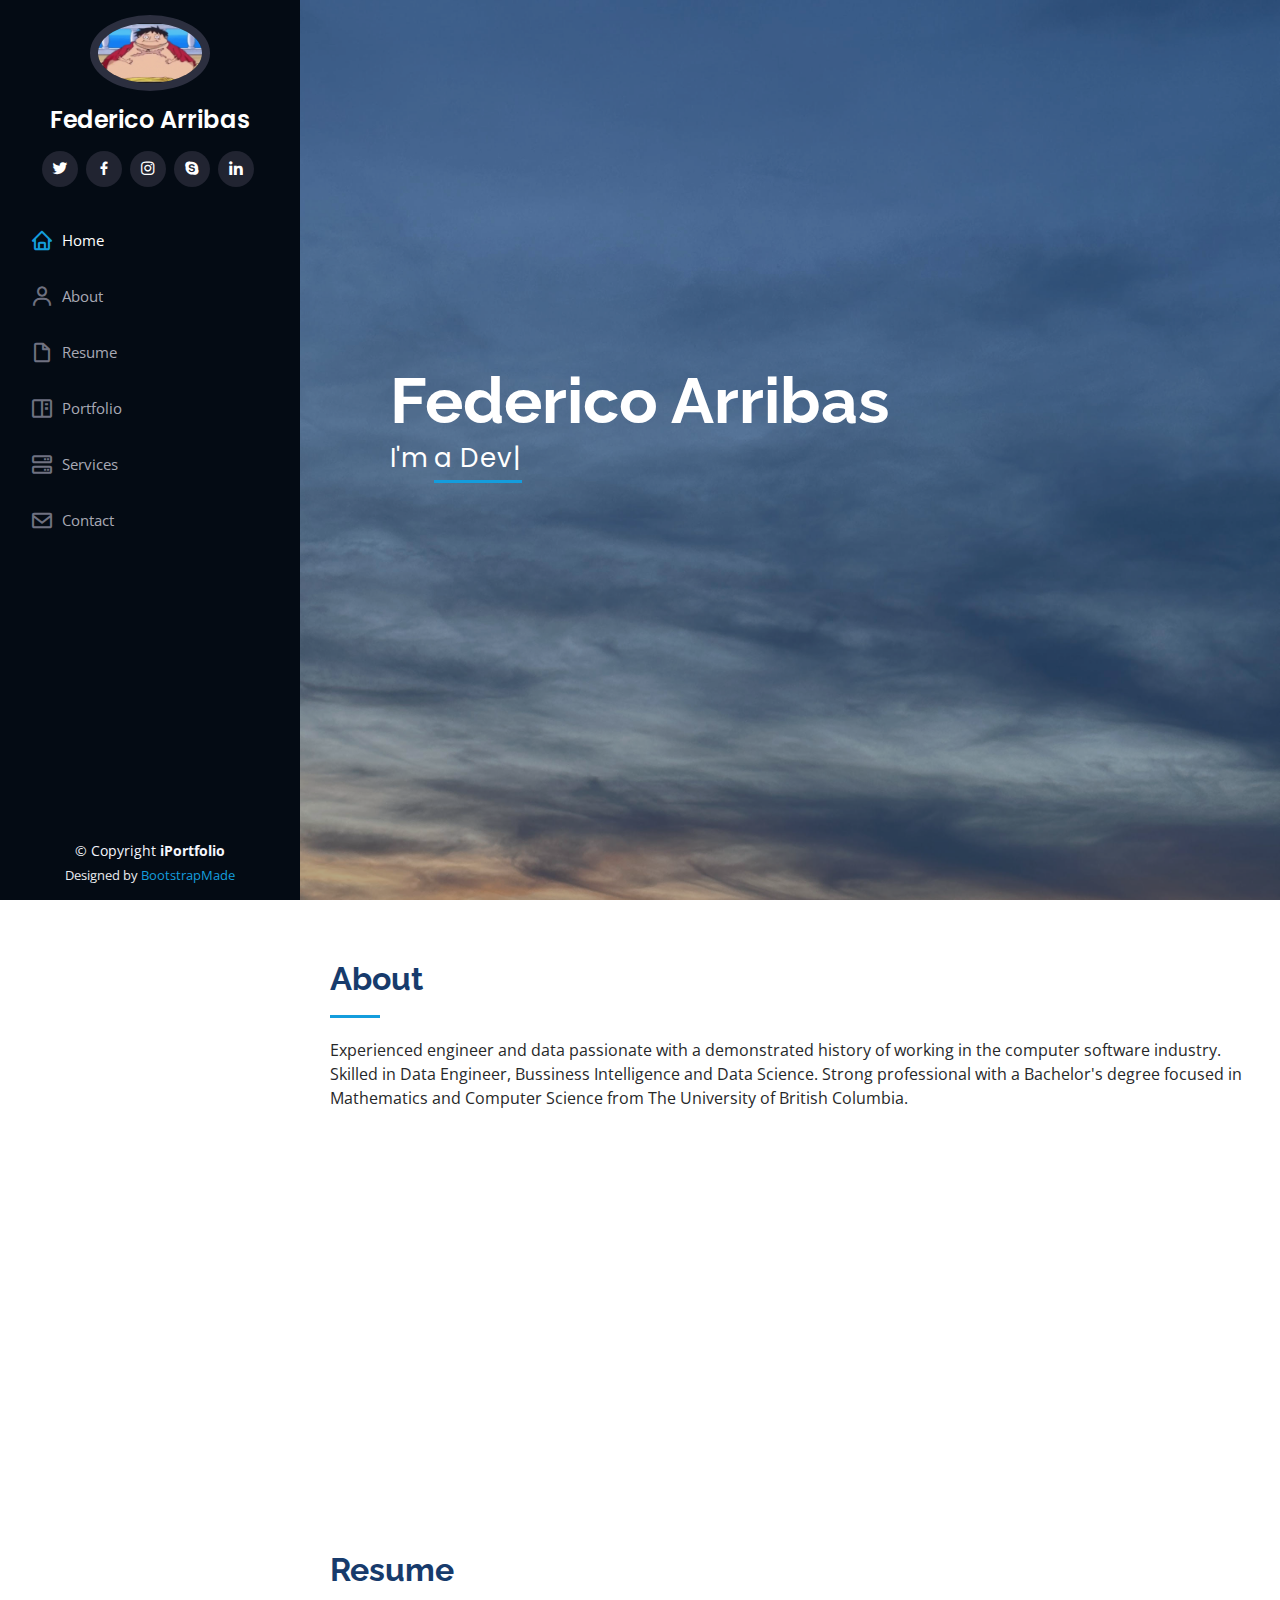
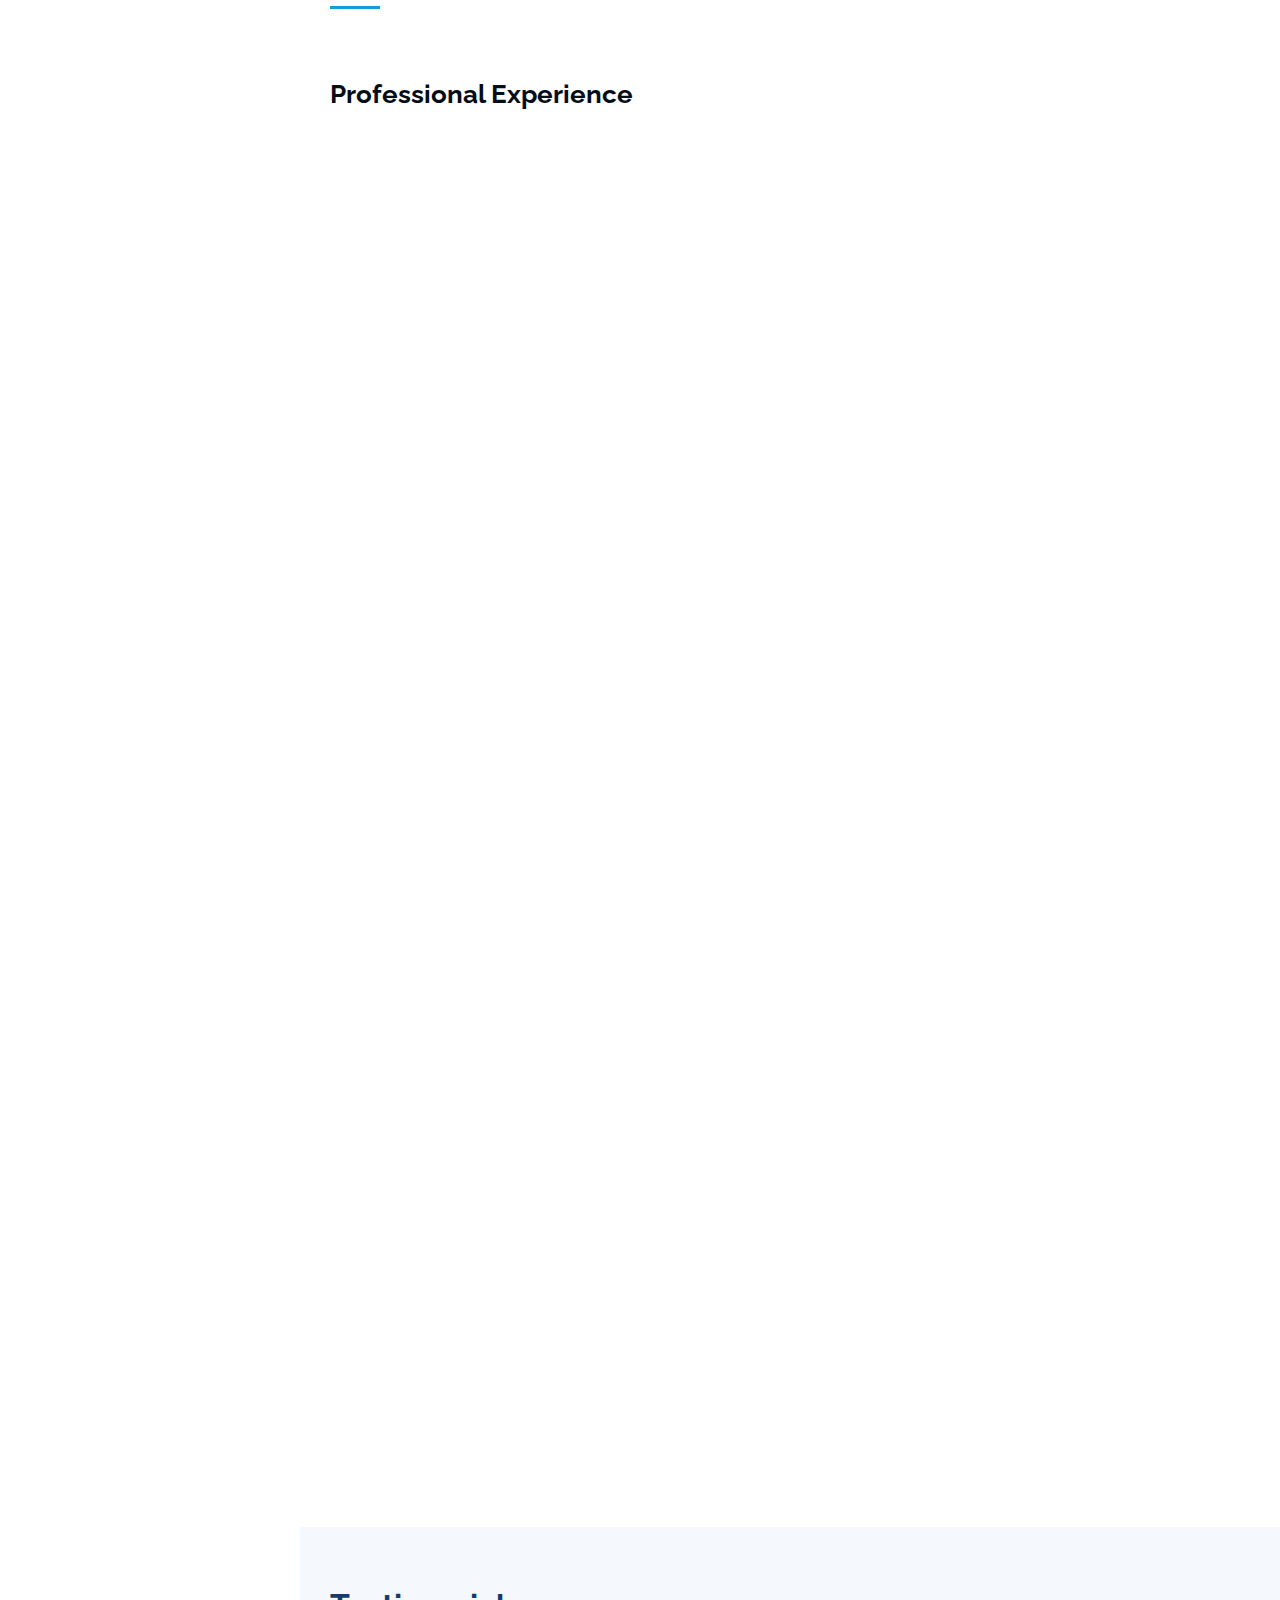
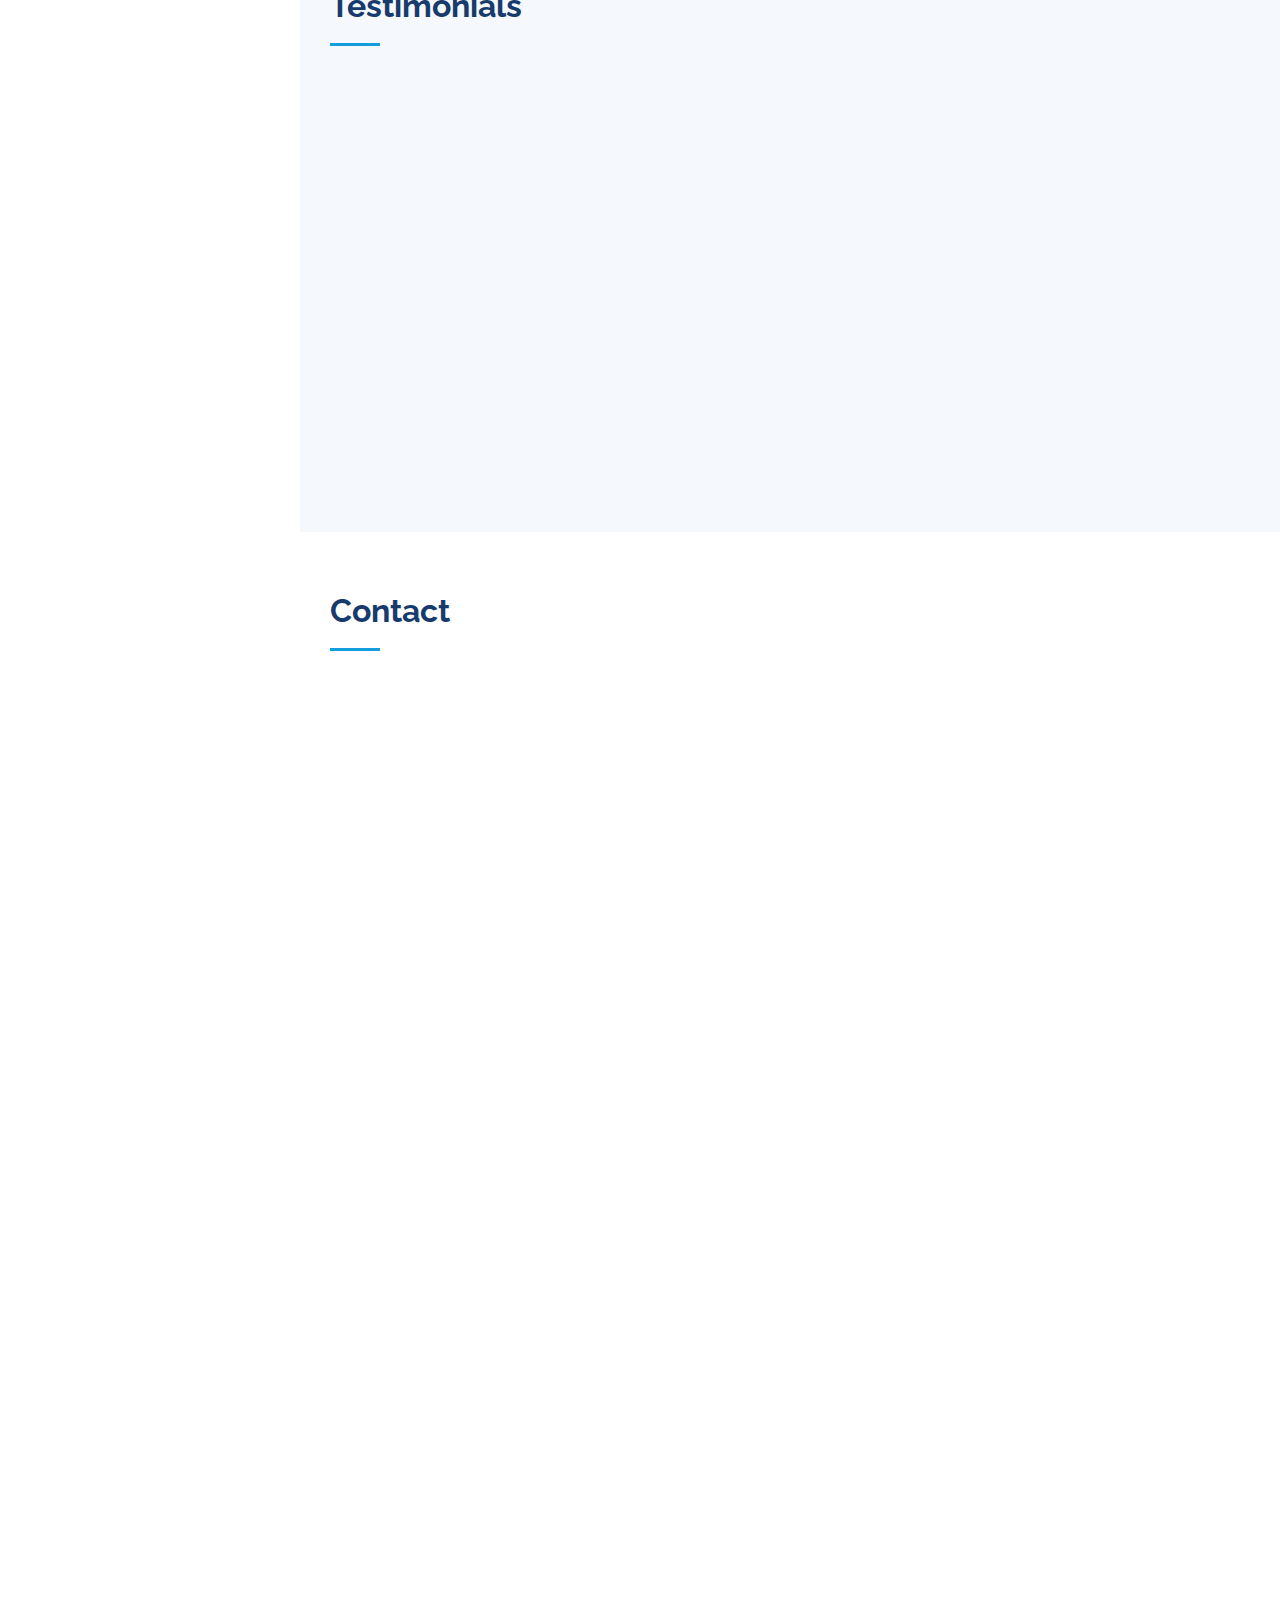
==== commit 50d9e7ea: "Cambios en el index" ====
--- a/index.html
+++ b/index.html
@@ -73,7 +73,7 @@
   <section id="hero" class="d-flex flex-column justify-content-center align-items-center">
     <div class="hero-container" data-aos="fade-in">
       <h1>Federico Arribas</h1>
-      <p>I'm <span class="typed" data-typed-items="Developer, Engineer, Math, Your Dad"></span></p>
+      <p>I'm <span class="typed" data-typed-items="a Developer, an Engineer, an Analysist"></span></p>
     </div>
   </section><!-- End Hero -->
 
@@ -85,7 +85,7 @@
 
         <div class="section-title">
           <h2>About</h2>
-          <p>Experienced engineer and data passionate with a demonstrated history of working in the computer software industry. Skilled in Data Science, Bussiness Intelligence and Artificial Intelligence. Strong professional with a Bachelor's degree focused in Mathematics and Computer Science from The University of British Columbia.</p>
+          <p>Experienced engineer and data passionate with a demonstrated history of working in the computer software industry. Skilled in Data Engineer, Bussiness Intelligence and Data Science. Strong professional with a Bachelor's degree focused in Mathematics and Computer Science from The University of British Columbia.</p>
         </div>
 
         <div class="row">
@@ -107,8 +107,8 @@
               <div class="col-lg-6">
                 <ul>
                   <li><i class="bi bi-chevron-right"></i> <strong>Age:</strong> <span>25</span></li>
-                  <li><i class="bi bi-chevron-right"></i> <strong>Degree:</strong> <span>Bachelor of Science</span></li>
-                  <li><i class="bi bi-chevron-right"></i> <strong>PhEmailone:</strong> <span>arribasfederico@gmail.com</span></li>
+                  <li><i class="bi bi-chevron-right"></i> <strong>Degree:</strong> <span>Compuer Sciende and Mathematics</span></li>
+                  <li><i class="bi bi-chevron-right"></i> <strong>Email:</strong> <span>arribasfederico@gmail.com</span></li>
                 </ul>
               </div>
             </div>
@@ -127,20 +127,33 @@
         </div>
 
         <div class="row">
-          <div class="col-lg-6" data-aos="fade-up">
-            
-            <h3 class="resume-title">Education</h3>
-            <div class="resume-item">
-              <h4>B.S. Combined Major in Compuer Science &amp; Mathematics</h4>
-              <h5>Sept 2016 - Dec 2022</h5>
-              <p><em>University of British Columbia, Canada</em></p>
-            </div>
-            <div class="resume-item">
-              <h4>Ontario Secondary School Diploma</h4>
-              <h5>Sept 2014 - Jul 2016</h5>
-              <p><em>Delia School of Canada, Hong Kong</em></p>
-            </div>
-            <h3 class="resume-title">Professional Experience</h3>            
+          <h3 class="resume-title">Professional Experience</h3> 
+          <div class="col-lg-6" data-aos="fade-up" data-aos-delay="100">
+            <div class="resume-item">
+              <h4>Senior Technical Consultant</h4>
+              <h5>Jan 2023 - Present</h5>
+              <p><em>Global GB Consulting, Madrid, Spain </em></p>
+              <ul>
+                <li>Lead the design and implementation of the data architecture in BI projects, collaborating with clients
+                  executives and adapting the data models to their needs.</li>
+                <li>Define KPIs and develop custom BI models and dashboards to track progress with Qlicksens</li>
+                <li>Create automated ETLs and pipelines using SQL and Apache Beam, reducing weekly manual work by
+                  +15h. </li>
+                <li>Develop ML models with Python, helping executives make data-driven decisions and leading clients
+                  increase of Working Capital by 20%.</li>
+              </ul>
+            </div>
+            <div class="resume-item">
+              <h4>Technical Suport Engineer</h4>
+              <h5>Jan 2021 - Jan 2023</h5>
+              <p><em>Guidewire, Madrid, Spain</em></p>
+              <ul>
+                <li>Provided solutions to database, system integration and custom configuration problems.</li>
+                <li>Tested for database issues and softwere bugs using SQL and Gosu, providing solutions according to
+                  customers need.</li>
+                <li>Implemented and maintained an alerts monitoring system using Phython and AWS.</li>
+              </ul>
+            </div>
             <div class="resume-item">
               <h4>Head Teacher Asistant</h4>
               <h5>May - Jul 2020</h5>
@@ -164,151 +177,23 @@
               </ul>
             </div>
           </div>
-          <div class="col-lg-6" data-aos="fade-up" data-aos-delay="100">
-            <div class="resume-item">
-              <h4>Senior Technical Consultant</h4>
-              <h5>Jan 2023 - Present</h5>
-              <p><em>Global GB Consulting, Madrid, Spain </em></p>
-              <ul>
-                <li>Lead the design and implementation of ETLs and BI Models using QlickSense.</li>
-                <li>Develop ML models with Python and BigQuery, helping analysts make data-driven decisions and leading
-                  to clients increase of Working Capital by +15%. </li>
-                <li>Created automated Pipelines in Dataflow using Apache Beam, reducing weekly manual work by +10h</li>
-              </ul>
-            </div>
-            <div class="resume-item">
-              <h4>Technical Suport Engineer</h4>
-              <h5>Jan 2021 - Jan 2023</h5>
-              <p><em>Guidewire, Madrid, Spain</em></p>
-              <ul>
-                <li>Provided solutions to database, system integration and custom configuration problems.</li>
-                <li>Tested for database issues and softwere bugs using SQL and Gosu, providing solutions according to
-                  customers need.</li>
-                <li>Implemented and maintained an alerts monitoring system using Phython and AWS.</li>
-              </ul>
-            </div>
+          <div class="col-lg-6" data-aos="fade-up">
+            <h3 class="resume-title">Education</h3>
+            <div class="resume-item">
+              <h4>B.S. Combined Major in Compuer Science &amp; Mathematics</h4>
+              <h5>Sept 2016 - Dec 2022</h5>
+              <p><em>University of British Columbia, Canada</em></p>
+            </div>
+            <div class="resume-item">
+              <h4>Ontario Secondary School Diploma</h4>
+              <h5>Sept 2014 - Jul 2016</h5>
+              <p><em>Delia School of Canada, Hong Kong</em></p>
+            </div>           
           </div>
         </div>
 
       </div>
     </section><!-- End Resume Section -->
-
-    <!-- ======= Portfolio Section ======= -->
-    <section id="portfolio" class="portfolio section-bg">
-      <div class="container">
-
-        <div class="section-title">
-          <h2>Portfolio</h2>
-          <p>TODO.</p>
-        </div>
-
-        <div class="row" data-aos="fade-up">
-          <div class="col-lg-12 d-flex justify-content-center">
-            <ul id="portfolio-flters">
-              <li data-filter="*" class="filter-active">All</li>
-              <li data-filter=".filter-app">App</li>
-              <li data-filter=".filter-card">Card</li>
-              <li data-filter=".filter-web">Web</li>
-            </ul>
-          </div>
-        </div>
-
-        <div class="row portfolio-container" data-aos="fade-up" data-aos-delay="100">
-
-          <div class="col-lg-4 col-md-6 portfolio-item filter-app">
-            <div class="portfolio-wrap">
-              <img src="assets/img/portfolio/portfolio-1.jpg" class="img-fluid" alt="">
-              <div class="portfolio-links">
-                <a href="assets/img/portfolio/portfolio-1.jpg" data-gallery="portfolioGallery" class="portfolio-lightbox" title="App 1"><i class="bx bx-plus"></i></a>
-                <a href="portfolio-details.html" title="More Details"><i class="bx bx-link"></i></a>
-              </div>
-            </div>
-          </div>
-
-          <div class="col-lg-4 col-md-6 portfolio-item filter-web">
-            <div class="portfolio-wrap">
-              <img src="assets/img/portfolio/portfolio-2.jpg" class="img-fluid" alt="">
-              <div class="portfolio-links">
-                <a href="assets/img/portfolio/portfolio-2.jpg" data-gallery="portfolioGallery" class="portfolio-lightbox" title="Web 3"><i class="bx bx-plus"></i></a>
-                <a href="portfolio-details.html" title="More Details"><i class="bx bx-link"></i></a>
-              </div>
-            </div>
-          </div>
-
-          <div class="col-lg-4 col-md-6 portfolio-item filter-app">
-            <div class="portfolio-wrap">
-              <img src="assets/img/portfolio/portfolio-3.jpg" class="img-fluid" alt="">
-              <div class="portfolio-links">
-                <a href="assets/img/portfolio/portfolio-3.jpg" data-gallery="portfolioGallery" class="portfolio-lightbox" title="App 2"><i class="bx bx-plus"></i></a>
-                <a href="portfolio-details.html" title="More Details"><i class="bx bx-link"></i></a>
-              </div>
-            </div>
-          </div>
-
-          <div class="col-lg-4 col-md-6 portfolio-item filter-card">
-            <div class="portfolio-wrap">
-              <img src="assets/img/portfolio/portfolio-4.jpg" class="img-fluid" alt="">
-              <div class="portfolio-links">
-                <a href="assets/img/portfolio/portfolio-4.jpg" data-gallery="portfolioGallery" class="portfolio-lightbox" title="Card 2"><i class="bx bx-plus"></i></a>
-                <a href="portfolio-details.html" title="More Details"><i class="bx bx-link"></i></a>
-              </div>
-            </div>
-          </div>
-
-          <div class="col-lg-4 col-md-6 portfolio-item filter-web">
-            <div class="portfolio-wrap">
-              <img src="assets/img/portfolio/portfolio-5.jpg" class="img-fluid" alt="">
-              <div class="portfolio-links">
-                <a href="assets/img/portfolio/portfolio-5.jpg" data-gallery="portfolioGallery" class="portfolio-lightbox" title="Web 2"><i class="bx bx-plus"></i></a>
-                <a href="portfolio-details.html" title="More Details"><i class="bx bx-link"></i></a>
-              </div>
-            </div>
-          </div>
-
-          <div class="col-lg-4 col-md-6 portfolio-item filter-app">
-            <div class="portfolio-wrap">
-              <img src="assets/img/portfolio/portfolio-6.jpg" class="img-fluid" alt="">
-              <div class="portfolio-links">
-                <a href="assets/img/portfolio/portfolio-6.jpg" data-gallery="portfolioGallery" class="portfolio-lightbox" title="App 3"><i class="bx bx-plus"></i></a>
-                <a href="portfolio-details.html" title="More Details"><i class="bx bx-link"></i></a>
-              </div>
-            </div>
-          </div>
-
-          <div class="col-lg-4 col-md-6 portfolio-item filter-card">
-            <div class="portfolio-wrap">
-              <img src="assets/img/portfolio/portfolio-7.jpg" class="img-fluid" alt="">
-              <div class="portfolio-links">
-                <a href="assets/img/portfolio/portfolio-7.jpg" data-gallery="portfolioGallery" class="portfolio-lightbox" title="Card 1"><i class="bx bx-plus"></i></a>
-                <a href="portfolio-details.html" title="More Details"><i class="bx bx-link"></i></a>
-              </div>
-            </div>
-          </div>
-
-          <div class="col-lg-4 col-md-6 portfolio-item filter-card">
-            <div class="portfolio-wrap">
-              <img src="assets/img/portfolio/portfolio-8.jpg" class="img-fluid" alt="">
-              <div class="portfolio-links">
-                <a href="assets/img/portfolio/portfolio-8.jpg" data-gallery="portfolioGallery" class="portfolio-lightbox" title="Card 3"><i class="bx bx-plus"></i></a>
-                <a href="portfolio-details.html" title="More Details"><i class="bx bx-link"></i></a>
-              </div>
-            </div>
-          </div>
-
-          <div class="col-lg-4 col-md-6 portfolio-item filter-web">
-            <div class="portfolio-wrap">
-              <img src="assets/img/portfolio/portfolio-9.jpg" class="img-fluid" alt="">
-              <div class="portfolio-links">
-                <a href="assets/img/portfolio/portfolio-9.jpg" data-gallery="portfolioGallery" class="portfolio-lightbox" title="Web 3"><i class="bx bx-plus"></i></a>
-                <a href="portfolio-details.html" title="More Details"><i class="bx bx-link"></i></a>
-              </div>
-            </div>
-          </div>
-
-        </div>
-
-      </div>
-    </section><!-- End Portfolio Section -->
 
     <!-- ======= Testimonials Section ======= -->
     <section id="testimonials" class="testimonials section-bg">
@@ -316,7 +201,7 @@
 
         <div class="section-title">
           <h2>Testimonials</h2>
-          <p>TODO.</p>
+          <p></p>
         </div>
 
         <div class="testimonials-slider swiper" data-aos="fade-up" data-aos-delay="100">
@@ -339,12 +224,12 @@
               <div class="testimonial-item" data-aos="fade-up" data-aos-delay="100">
                 <p>
                   <i class="bx bxs-quote-alt-left quote-icon-left"></i>
-                  Se ve todos los videos de Ramón Álvarez de Mon en horario laborl.
+                  Limpia demasiado bien la casa.
                   <i class="bx bxs-quote-alt-right quote-icon-right"></i>
                 </p>
                 <img src="assets/img/testimonials/testimonials-2.jpg" class="testimonial-img" alt="">
-                <h3>Periko</h3>
-                <h4>Compi de piso y musico</h4>
+                <h3>Pedro</h3>
+                <h4>Compañero de piso y musico</h4>
               </div>
             </div><!-- End testimonial item -->
 
@@ -352,12 +237,12 @@
               <div class="testimonial-item" data-aos="fade-up" data-aos-delay="200">
                 <p>
                   <i class="bx bxs-quote-alt-left quote-icon-left"></i>
-                  Enim nisi quem export duis labore cillum quae magna enim sint quorum nulla quem veniam duis minim tempor labore quem eram duis noster aute amet eram fore quis sint minim.
+                  El mejor amigo que puedas tener, super buen programador y responsable
                   <i class="bx bxs-quote-alt-right quote-icon-right"></i>
                 </p>
                 <img src="assets/img/testimonials/testimonials-3.jpg" class="testimonial-img" alt="">
-                <h3>Jena Karlis</h3>
-                <h4>Store Owner</h4>
+                <h3>Claudia Blanca</h3>
+                <h4>Psicologa y amiga</h4>
               </div>
             </div><!-- End testimonial item -->
 
@@ -365,28 +250,14 @@
               <div class="testimonial-item" data-aos="fade-up" data-aos-delay="300">
                 <p>
                   <i class="bx bxs-quote-alt-left quote-icon-left"></i>
-                  Fugiat enim eram quae cillum dolore dolor amet nulla culpa multos export minim fugiat minim velit minim dolor enim duis veniam ipsum anim magna sunt elit fore quem dolore labore illum veniam.
+                  Novio super responsble, me hace la cena y lleva a citas maravillosas
                   <i class="bx bxs-quote-alt-right quote-icon-right"></i>
                 </p>
                 <img src="assets/img/testimonials/testimonials-4.jpg" class="testimonial-img" alt="">
-                <h3>Matt Brandon</h3>
-                <h4>Freelancer</h4>
+                <h3>Carla Tourniere</h3>
+                <h4>Novia y amante</h4>
               </div>
             </div><!-- End testimonial item -->
-
-            <div class="swiper-slide">
-              <div class="testimonial-item" data-aos="fade-up" data-aos-delay="400">
-                <p>
-                  <i class="bx bxs-quote-alt-left quote-icon-left"></i>
-                  Quis quorum aliqua sint quem legam fore sunt eram irure aliqua veniam tempor noster veniam enim culpa labore duis sunt culpa nulla illum cillum fugiat legam esse veniam culpa fore nisi cillum quid.
-                  <i class="bx bxs-quote-alt-right quote-icon-right"></i>
-                </p>
-                <img src="assets/img/testimonials/testimonials-5.jpg" class="testimonial-img" alt="">
-                <h3>John Larson</h3>
-                <h4>Entrepreneur</h4>
-              </div>
-            </div><!-- End testimonial item -->
-
           </div>
           <div class="swiper-pagination"></div>
         </div>
@@ -400,7 +271,7 @@
 
         <div class="section-title">
           <h2>Contact</h2>
-          <p> TODO.</p>
+          <p> </p>
         </div>
 
         <div class="row" data-aos="fade-in">
@@ -425,8 +296,7 @@
                 <p>+34 680 38 63 28</p>
               </div>
 
-              <iframe src="https://www.google.com/maps/embed?pb=!1m14!1m8!1m3!1d12097.433213460943!2d-74.0062269!3d40.7101282!3m2!1i1024!2i768!4f13.1!3m3!1m2!1s0x0%3A0xb89d1fe6bc499443!2sDowntown+Conference+Center!5e0!3m2!1smk!2sbg!4v1539943755621" frameborder="0" style="border:0; width: 100%; height: 290px;" allowfullscreen></iframe>
-            </div>
+              <iframe src="https://www.google.com/maps/embed?pb=!1m18!1m12!1m3!1d3037.146344567702!2d-3.6713033234000343!3d40.42775827143777!2m3!1f0!2f0!3f0!3m2!1i1024!2i768!4f13.1!3m3!1m2!1s0xd4228b13fa06503%3A0xc46e1f6477fe6a95!2sPl.%20de%20Manuel%20Becerra%2C%2028028%20Madrid!5e0!3m2!1ses!2ses!4v1699379046074!5m2!1ses!2ses" width="600" height="450" style="border:0;" allowfullscreen="" loading="lazy" referrerpolicy="no-referrer-when-downgrade"></iframe>            </div>
 
           </div>
 
